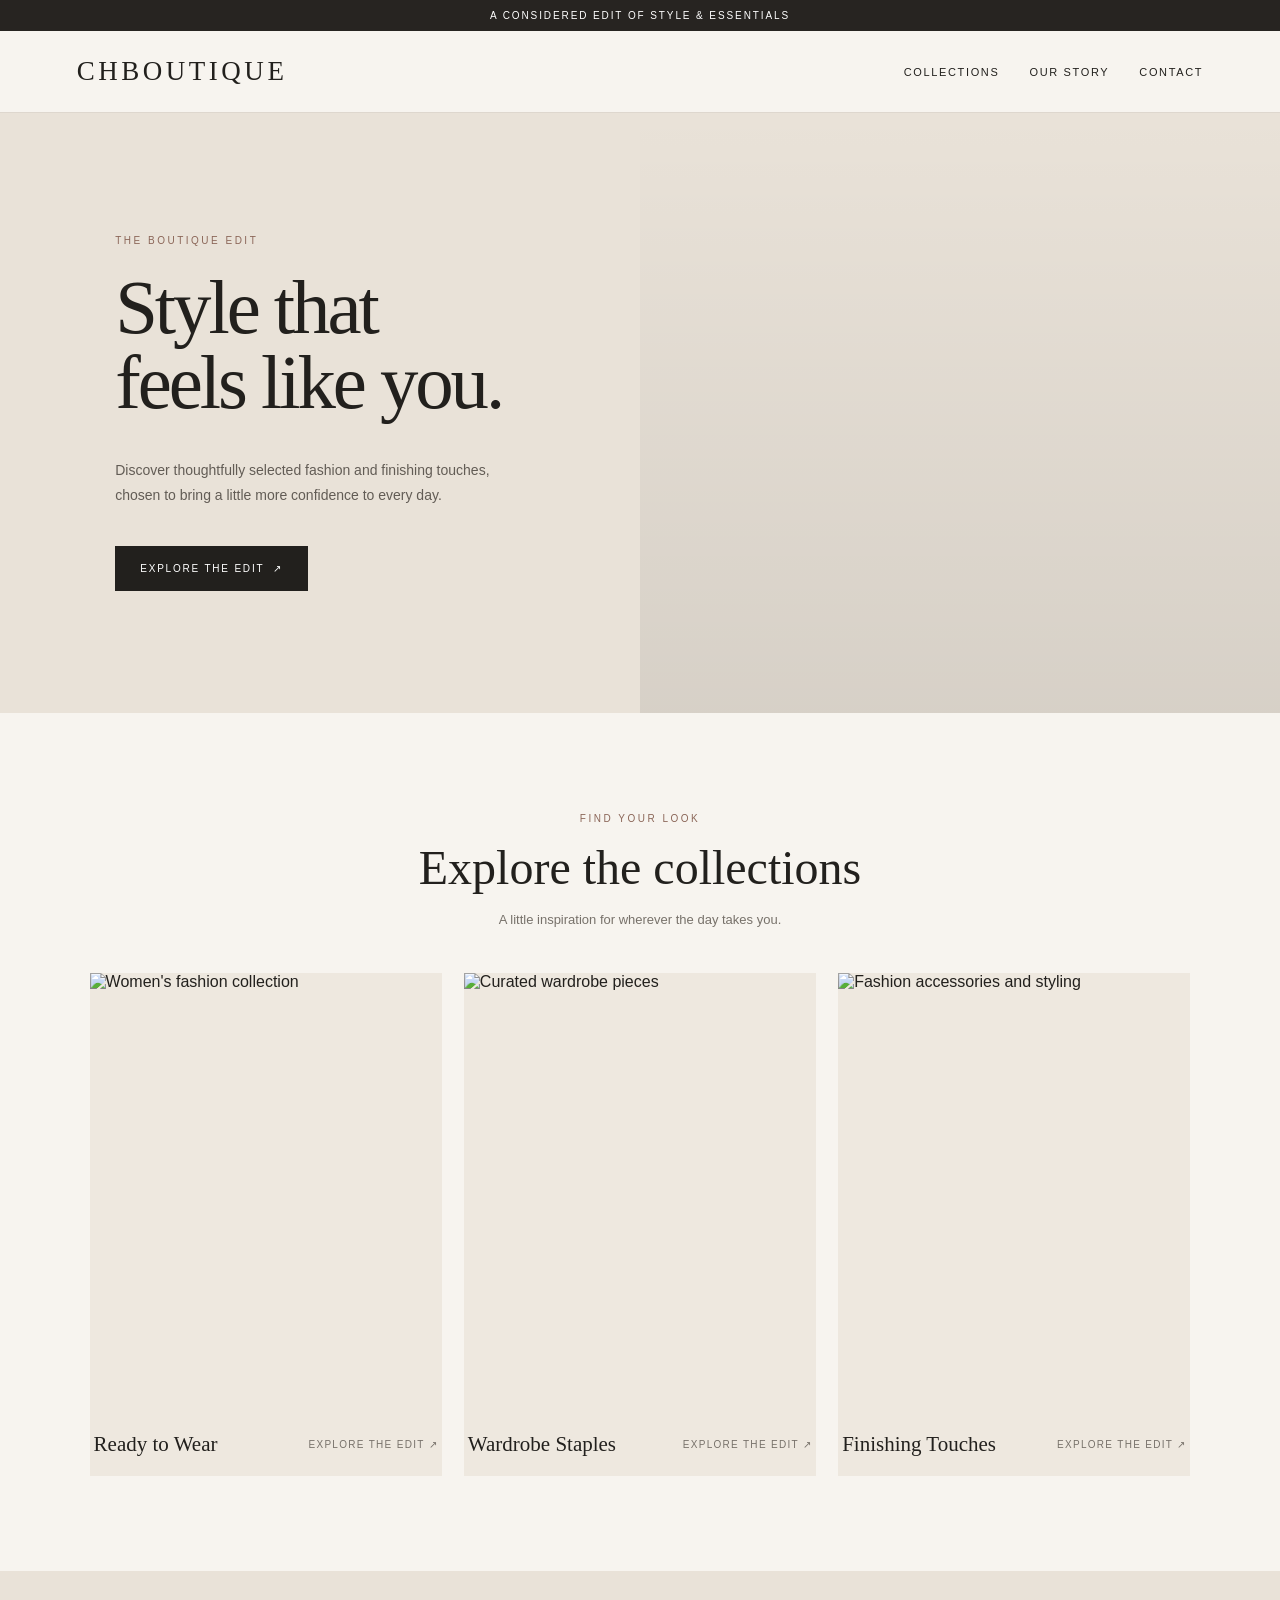
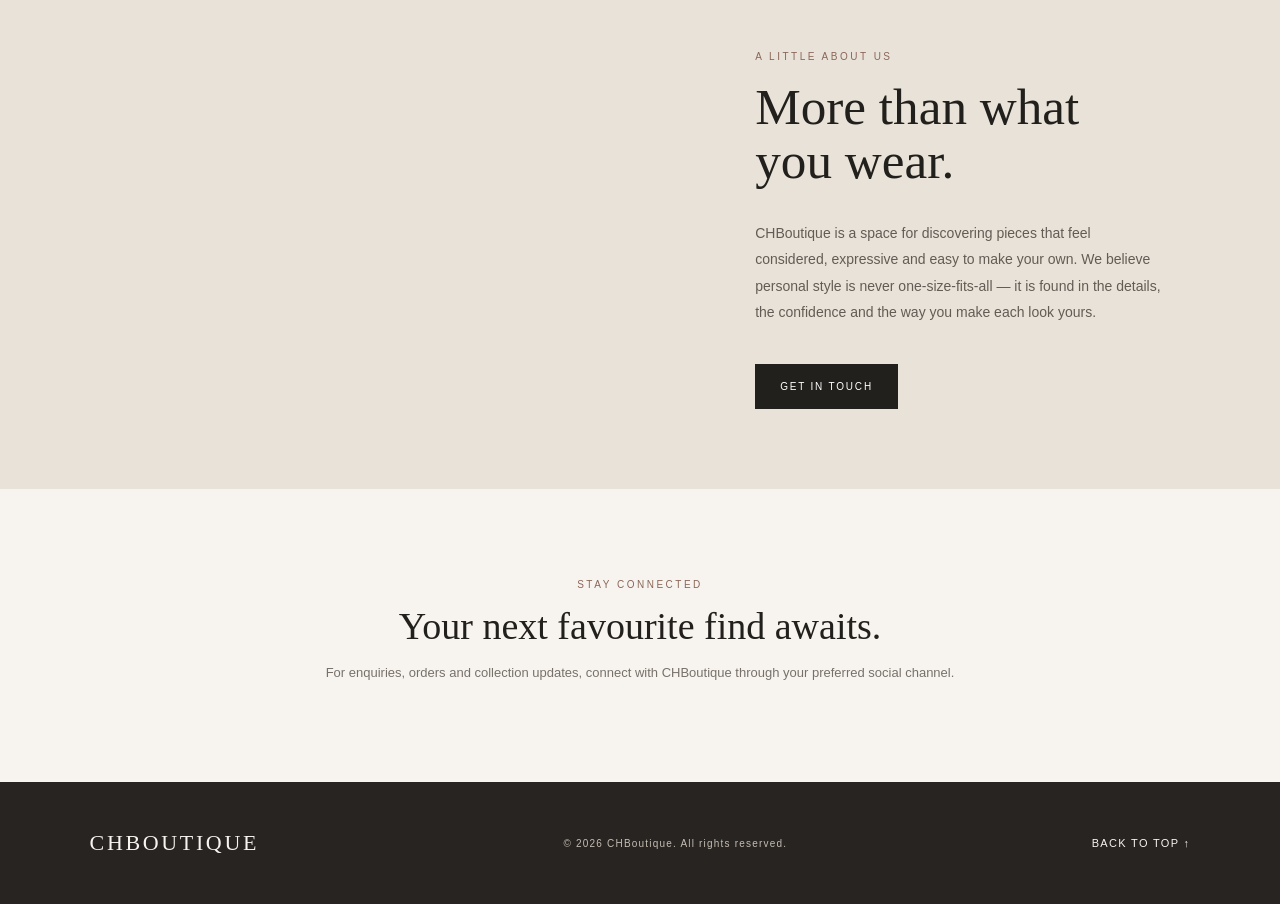
==== index.html @ 92d17886 "Add CHBoutique storefront homepage" ====
<!doctype html>
<html lang="en">
<head>
<meta charset="utf-8"><meta name="viewport" content="width=device-width,initial-scale=1">
<meta name="theme-color" content="#f7f4ef">
<meta name="description" content="CHBoutique — considered style, everyday confidence. Explore the latest boutique edit.">
<title>CHBoutique | The Boutique Edit</title>
<style>
:root{--ink:#22201d;--muted:#77716a;--paper:#f7f4ef;--cream:#eee8df;--accent:#8b6658;--line:#ded7ce}
*{box-sizing:border-box}html{scroll-behavior:smooth}body{margin:0;background:var(--paper);color:var(--ink);font-family:Arial,Helvetica,sans-serif}a{color:inherit;text-decoration:none}.announcement{background:#272421;color:#fff;text-align:center;padding:10px 16px;font-size:10px;letter-spacing:.19em;text-transform:uppercase}.nav{height:82px;display:flex;align-items:center;justify-content:space-between;padding:0 6vw;border-bottom:1px solid var(--line)}.brand{font-family:Georgia,serif;font-size:27px;letter-spacing:.13em}.navlinks{display:flex;gap:30px;font-size:11px;letter-spacing:.15em;text-transform:uppercase}.navlinks a:hover{color:var(--accent)}.menu{display:none;border:0;background:none;font-size:24px}.hero{display:grid;grid-template-columns:1fr 1fr;min-height:600px;background:#e9e2d8}.hero-copy{padding:90px 9vw;display:flex;flex-direction:column;justify-content:center}.eyebrow{font-size:10px;letter-spacing:.25em;text-transform:uppercase;color:var(--accent)}h1{font:normal clamp(48px,6vw,82px)/.98 Georgia,serif;letter-spacing:-.04em;margin:24px 0}.hero p{max-width:390px;color:#625c55;line-height:1.8;font-size:14px}.btn{display:inline-flex;align-items:center;justify-content:center;background:var(--ink);color:white;padding:17px 25px;font-size:10px;letter-spacing:.18em;text-transform:uppercase;margin-top:24px;width:max-content;transition:.2s}.btn:hover{background:var(--accent)}.hero-image{min-height:600px;background:linear-gradient(0deg,rgba(0,0,0,.08),transparent),url('https://images.unsplash.com/photo-1483985988355-763728e1935b?auto=format&fit=crop&w=1400&q=85') center 35%/cover}.section{padding:95px 7vw}.section-head{text-align:center;margin-bottom:42px}.section-head h2{font:normal clamp(34px,4vw,48px) Georgia,serif;margin:14px 0}.section-head p{font-size:13px;color:var(--muted);line-height:1.7}.grid{display:grid;grid-template-columns:repeat(3,1fr);gap:22px}.tile{position:relative;overflow:hidden;background:var(--cream)}.tile img{width:100%;height:440px;object-fit:cover;display:block;transition:transform .6s}.tile:hover img{transform:scale(1.035)}.tile-label{padding:19px 4px;display:flex;justify-content:space-between;align-items:center}.tile-label strong{font:normal 21px Georgia,serif}.tile-label span{font-size:10px;letter-spacing:.13em;text-transform:uppercase;color:var(--muted)}.story{display:grid;grid-template-columns:1fr 1fr;background:#e9e2d8}.story-image{min-height:470px;background:url('https://images.unsplash.com/photo-1529139574466-a303027c1d8b?auto=format&fit=crop&w=1200&q=85') center/cover}.story-copy{padding:80px 9vw;display:flex;flex-direction:column;justify-content:center}.story-copy h2{font:normal clamp(36px,4vw,54px)/1.05 Georgia,serif;margin:18px 0}.story-copy p{font-size:14px;line-height:1.9;color:#625c55;max-width:430px}.note{text-align:center;padding:85px 20px}.note h2{font:normal 38px Georgia,serif;margin:12px 0}.note p{font-size:13px;color:var(--muted);line-height:1.8}.footer{background:#272421;color:#f7f4ef;padding:48px 7vw;display:flex;justify-content:space-between;align-items:center;gap:25px;flex-wrap:wrap}.footer .brand{font-size:22px}.footer small{color:#c6bdb3;font-size:10px;letter-spacing:.12em}.footer a{font-size:11px;letter-spacing:.12em;text-transform:uppercase}
@media(max-width:760px){.nav{height:70px;padding:0 5vw}.navlinks{display:none}.menu{display:block}.hero{grid-template-columns:1fr}.hero-copy{padding:75px 8vw}.hero-image{min-height:430px}.section{padding:70px 6vw}.grid{grid-template-columns:1fr 1fr;gap:14px}.tile img{height:300px}.tile-label{display:block}.tile-label span{display:block;margin-top:8px}.story{grid-template-columns:1fr}.story-image{min-height:350px}.story-copy{padding:65px 8vw}.footer{padding:40px 7vw}}
@media(max-width:440px){.grid{grid-template-columns:1fr}.tile img{height:420px}.hero-image{min-height:360px}}
</style>
</head>
<body>
<div class="announcement">A considered edit of style & essentials</div>
<header class="nav"><a class="brand" href="#">CHBOUTIQUE</a><nav class="navlinks"><a href="#collections">Collections</a><a href="#story">Our story</a><a href="#contact">Contact</a></nav><button class="menu" aria-label="Open menu" onclick="document.querySelector('.navlinks').style.display='flex'">☰</button></header>
<main>
<section class="hero"><div class="hero-copy"><span class="eyebrow">The boutique edit</span><h1>Style that<br>feels like you.</h1><p>Discover thoughtfully selected fashion and finishing touches, chosen to bring a little more confidence to every day.</p><a class="btn" href="#collections">Explore the edit&nbsp; ↗</a></div><div class="hero-image" role="img" aria-label="Fashion editorial"></div></section>
<section class="section" id="collections"><div class="section-head"><span class="eyebrow">Find your look</span><h2>Explore the collections</h2><p>A little inspiration for wherever the day takes you.</p></div><div class="grid">
<a class="tile" href="#contact"><img src="https://images.unsplash.com/photo-1539109136881-3be0616acf4b?auto=format&fit=crop&w=900&q=85" alt="Women's fashion collection"><div class="tile-label"><strong>Ready to Wear</strong><span>Explore the edit ↗</span></div></a>
<a class="tile" href="#contact"><img src="https://images.unsplash.com/photo-1525507119028-ed4c629a60a3?auto=format&fit=crop&w=900&q=85" alt="Curated wardrobe pieces"><div class="tile-label"><strong>Wardrobe Staples</strong><span>Explore the edit ↗</span></div></a>
<a class="tile" href="#contact"><img src="https://images.unsplash.com/photo-1490481651871-ab68de25d43d?auto=format&fit=crop&w=900&q=85" alt="Fashion accessories and styling"><div class="tile-label"><strong>Finishing Touches</strong><span>Explore the edit ↗</span></div></a>
</div></section>
<section class="story" id="story"><div class="story-image" role="img" aria-label="Contemporary fashion editorial"></div><div class="story-copy"><span class="eyebrow">A little about us</span><h2>More than what you wear.</h2><p>CHBoutique is a space for discovering pieces that feel considered, expressive and easy to make your own. We believe personal style is never one-size-fits-all — it is found in the details, the confidence and the way you make each look yours.</p><a class="btn" href="#contact">Get in touch</a></div></section>
<section class="note" id="contact"><span class="eyebrow">Stay connected</span><h2>Your next favourite find awaits.</h2><p>For enquiries, orders and collection updates, connect with CHBoutique through your preferred social channel.</p></section>
</main>
<footer class="footer"><a class="brand" href="#">CHBOUTIQUE</a><small>© <span id="year"></span> CHBoutique. All rights reserved.</small><a href="#collections">Back to top ↑</a></footer>
<script>document.getElementById('year').textContent=new Date().getFullYear();</script>
</body></html>
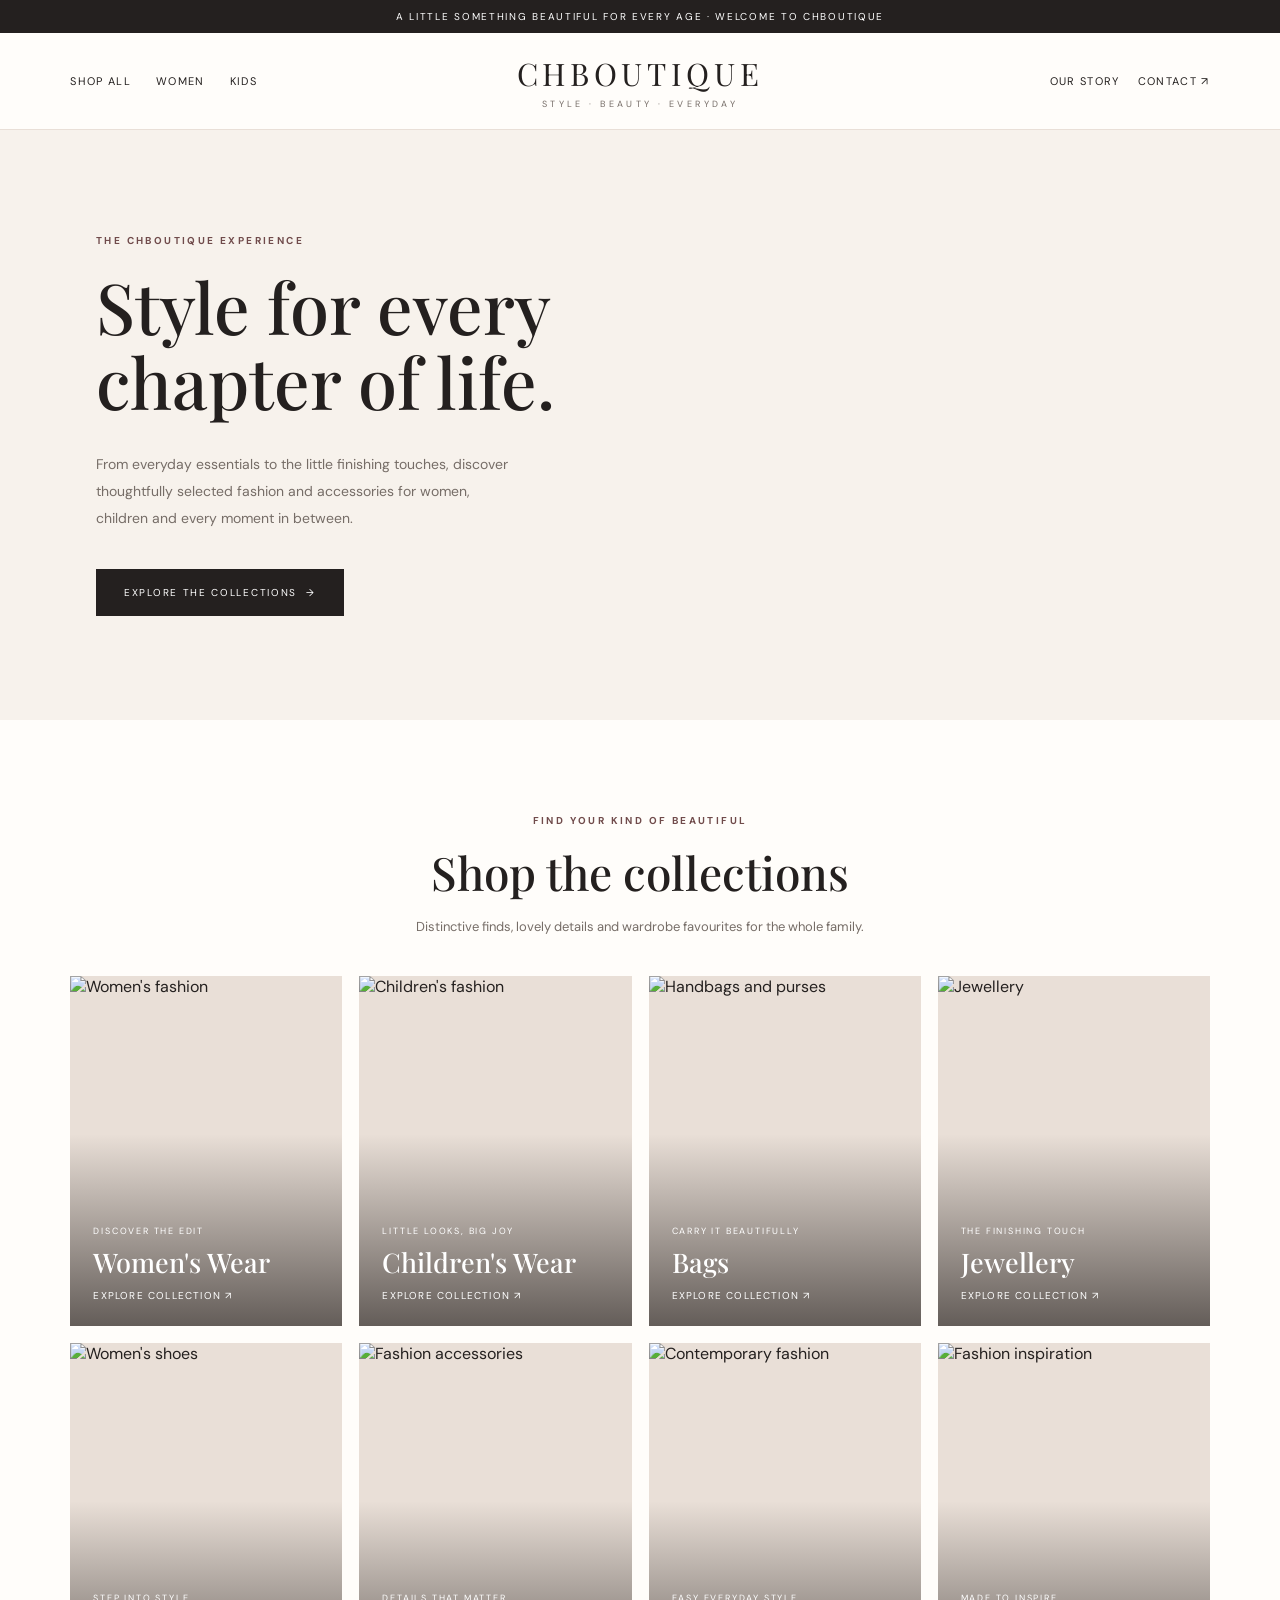
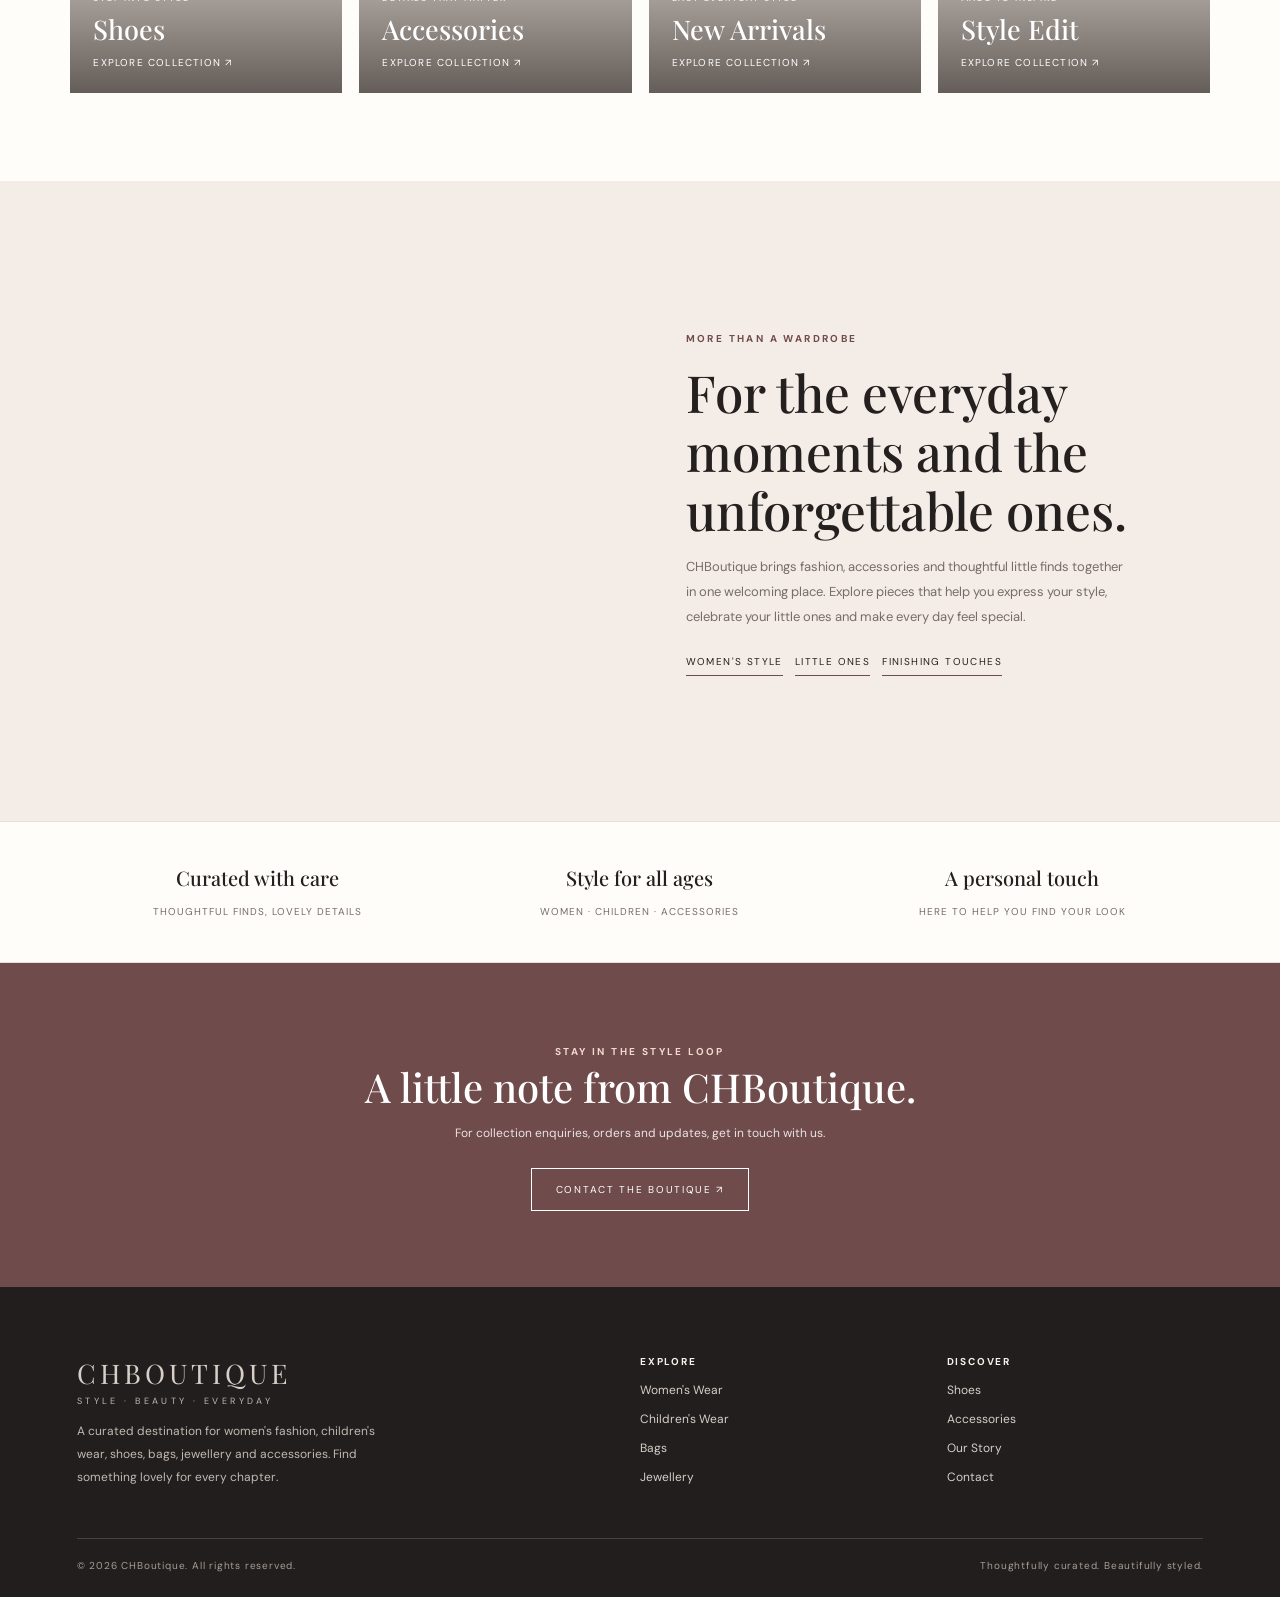
==== commit 2b120d7a: "Redesign CHBoutique as a full fashion and accessories storefront" ====
--- a/index.html
+++ b/index.html
@@ -2,29 +2,44 @@
 <html lang="en">
 <head>
 <meta charset="utf-8"><meta name="viewport" content="width=device-width,initial-scale=1">
-<meta name="theme-color" content="#f7f4ef">
-<meta name="description" content="CHBoutique — considered style, everyday confidence. Explore the latest boutique edit.">
-<title>CHBoutique | The Boutique Edit</title>
+<meta name="theme-color" content="#f7f2ec">
+<meta name="description" content="CHBoutique — a curated destination for women's fashion, children's wear, shoes, bags, jewellery and accessories.">
+<title>CHBoutique — Style, beautifully curated</title>
+<link rel="preconnect" href="https://fonts.googleapis.com"><link rel="preconnect" href="https://fonts.gstatic.com" crossorigin>
+<link href="https://fonts.googleapis.com/css2?family=DM+Sans:wght@400;500;600;700&family=Playfair+Display:wght@500;600;700&display=swap" rel="stylesheet">
 <style>
-:root{--ink:#22201d;--muted:#77716a;--paper:#f7f4ef;--cream:#eee8df;--accent:#8b6658;--line:#ded7ce}
-*{box-sizing:border-box}html{scroll-behavior:smooth}body{margin:0;background:var(--paper);color:var(--ink);font-family:Arial,Helvetica,sans-serif}a{color:inherit;text-decoration:none}.announcement{background:#272421;color:#fff;text-align:center;padding:10px 16px;font-size:10px;letter-spacing:.19em;text-transform:uppercase}.nav{height:82px;display:flex;align-items:center;justify-content:space-between;padding:0 6vw;border-bottom:1px solid var(--line)}.brand{font-family:Georgia,serif;font-size:27px;letter-spacing:.13em}.navlinks{display:flex;gap:30px;font-size:11px;letter-spacing:.15em;text-transform:uppercase}.navlinks a:hover{color:var(--accent)}.menu{display:none;border:0;background:none;font-size:24px}.hero{display:grid;grid-template-columns:1fr 1fr;min-height:600px;background:#e9e2d8}.hero-copy{padding:90px 9vw;display:flex;flex-direction:column;justify-content:center}.eyebrow{font-size:10px;letter-spacing:.25em;text-transform:uppercase;color:var(--accent)}h1{font:normal clamp(48px,6vw,82px)/.98 Georgia,serif;letter-spacing:-.04em;margin:24px 0}.hero p{max-width:390px;color:#625c55;line-height:1.8;font-size:14px}.btn{display:inline-flex;align-items:center;justify-content:center;background:var(--ink);color:white;padding:17px 25px;font-size:10px;letter-spacing:.18em;text-transform:uppercase;margin-top:24px;width:max-content;transition:.2s}.btn:hover{background:var(--accent)}.hero-image{min-height:600px;background:linear-gradient(0deg,rgba(0,0,0,.08),transparent),url('https://images.unsplash.com/photo-1483985988355-763728e1935b?auto=format&fit=crop&w=1400&q=85') center 35%/cover}.section{padding:95px 7vw}.section-head{text-align:center;margin-bottom:42px}.section-head h2{font:normal clamp(34px,4vw,48px) Georgia,serif;margin:14px 0}.section-head p{font-size:13px;color:var(--muted);line-height:1.7}.grid{display:grid;grid-template-columns:repeat(3,1fr);gap:22px}.tile{position:relative;overflow:hidden;background:var(--cream)}.tile img{width:100%;height:440px;object-fit:cover;display:block;transition:transform .6s}.tile:hover img{transform:scale(1.035)}.tile-label{padding:19px 4px;display:flex;justify-content:space-between;align-items:center}.tile-label strong{font:normal 21px Georgia,serif}.tile-label span{font-size:10px;letter-spacing:.13em;text-transform:uppercase;color:var(--muted)}.story{display:grid;grid-template-columns:1fr 1fr;background:#e9e2d8}.story-image{min-height:470px;background:url('https://images.unsplash.com/photo-1529139574466-a303027c1d8b?auto=format&fit=crop&w=1200&q=85') center/cover}.story-copy{padding:80px 9vw;display:flex;flex-direction:column;justify-content:center}.story-copy h2{font:normal clamp(36px,4vw,54px)/1.05 Georgia,serif;margin:18px 0}.story-copy p{font-size:14px;line-height:1.9;color:#625c55;max-width:430px}.note{text-align:center;padding:85px 20px}.note h2{font:normal 38px Georgia,serif;margin:12px 0}.note p{font-size:13px;color:var(--muted);line-height:1.8}.footer{background:#272421;color:#f7f4ef;padding:48px 7vw;display:flex;justify-content:space-between;align-items:center;gap:25px;flex-wrap:wrap}.footer .brand{font-size:22px}.footer small{color:#c6bdb3;font-size:10px;letter-spacing:.12em}.footer a{font-size:11px;letter-spacing:.12em;text-transform:uppercase}
-@media(max-width:760px){.nav{height:70px;padding:0 5vw}.navlinks{display:none}.menu{display:block}.hero{grid-template-columns:1fr}.hero-copy{padding:75px 8vw}.hero-image{min-height:430px}.section{padding:70px 6vw}.grid{grid-template-columns:1fr 1fr;gap:14px}.tile img{height:300px}.tile-label{display:block}.tile-label span{display:block;margin-top:8px}.story{grid-template-columns:1fr}.story-image{min-height:350px}.story-copy{padding:65px 8vw}.footer{padding:40px 7vw}}
-@media(max-width:440px){.grid{grid-template-columns:1fr}.tile img{height:420px}.hero-image{min-height:360px}}
+:root{--ink:#24201f;--muted:#766d67;--cream:#f7f2ec;--paper:#fffdfa;--rose:#d8b7aa;--line:#e9dfd7;--wine:#704b4b;--serif:'Playfair Display',Georgia,serif;--sans:'DM Sans',Arial,sans-serif}
+*{box-sizing:border-box}html{scroll-behavior:smooth}body{margin:0;background:var(--paper);color:var(--ink);font-family:var(--sans)}a{color:inherit;text-decoration:none}button{font:inherit}.announcement{background:var(--ink);color:#fff;text-align:center;padding:10px 14px;font-size:10px;letter-spacing:.17em;text-transform:uppercase}.header{background:rgba(255,253,250,.96);position:sticky;top:0;z-index:20;border-bottom:1px solid var(--line)}.head-inner{max-width:1320px;margin:auto;padding:19px 5.5%;display:grid;grid-template-columns:1fr auto 1fr;align-items:center}.menu{display:flex;gap:25px;font-size:11px;text-transform:uppercase;letter-spacing:.12em}.menu a:hover,.footer a:hover{color:var(--wine)}.logo{font-family:var(--serif);font-size:31px;letter-spacing:.15em;text-align:center}.logo small{display:block;font:9px var(--sans);letter-spacing:.38em;margin-top:4px;color:var(--muted)}.head-right{justify-self:end;display:flex;gap:18px;align-items:center;font-size:11px;letter-spacing:.12em;text-transform:uppercase}.mobile-menu{display:none;border:0;background:none;font-size:22px}.hero{min-height:590px;display:grid;grid-template-columns:1fr 1fr;background:var(--cream)}.hero-copy{display:flex;flex-direction:column;justify-content:center;padding:8% 12% 8% 15%}.eyebrow{font-size:10px;letter-spacing:.24em;text-transform:uppercase;color:var(--wine);font-weight:700}.hero h1{font:clamp(44px,5.5vw,76px)/1.07 var(--serif);font-weight:500;margin:22px 0 18px;max-width:570px}.hero p{color:var(--muted);font-size:14px;line-height:1.9;max-width:420px}.btn{display:inline-flex;align-items:center;justify-content:center;background:var(--ink);color:white;padding:16px 27px;font-size:10px;letter-spacing:.17em;text-transform:uppercase;margin-top:24px;width:max-content;border:1px solid var(--ink);transition:.2s}.btn:hover{background:transparent;color:var(--ink)}.hero-image{min-height:590px;background:url('https://images.unsplash.com/photo-1539109136881-3be0616acf4b?auto=format&fit=crop&w=1400&q=88') center 35%/cover}.section{max-width:1320px;margin:auto;padding:88px 5.5%}.section-head{text-align:center;margin-bottom:38px}.section-head h2{font:clamp(32px,4vw,46px) var(--serif);font-weight:500;margin:12px 0}.section-head p{font-size:13px;color:var(--muted);line-height:1.7}.category-grid{display:grid;grid-template-columns:repeat(4,1fr);gap:17px}.category{position:relative;min-height:350px;overflow:hidden;background:#e9dfd7}.category img{width:100%;height:100%;min-height:350px;object-fit:cover;display:block;transition:transform .6s}.category:hover img{transform:scale(1.045)}.category:after{content:"";position:absolute;inset:45% 0 0;background:linear-gradient(transparent,rgba(22,17,15,.63))}.cat-label{position:absolute;z-index:1;bottom:24px;left:23px;color:white}.cat-label span{display:block;font-size:9px;letter-spacing:.2em;text-transform:uppercase;margin-bottom:7px}.cat-label strong{font:27px var(--serif);font-weight:500}.cat-label i{display:block;font-style:normal;font-size:10px;letter-spacing:.12em;margin-top:9px;text-transform:uppercase}.feature{background:#f4ece6}.feature-inner{max-width:1320px;margin:auto;padding:80px 5.5%;display:grid;grid-template-columns:1fr 1fr;gap:8%;align-items:center}.feature-photo{height:480px;background:url('https://images.unsplash.com/photo-1483985988355-763728e1935b?auto=format&fit=crop&w=1200&q=85') center/cover}.feature-copy h2{font:clamp(36px,4vw,53px)/1.15 var(--serif);font-weight:500;margin:16px 0}.feature-copy p{font-size:13px;color:var(--muted);line-height:1.9;max-width:440px}.mini-links{display:flex;gap:12px;flex-wrap:wrap;margin-top:26px}.mini-links a{border-bottom:1px solid var(--wine);padding:0 0 7px;font-size:10px;letter-spacing:.14em;text-transform:uppercase}.promise{display:grid;grid-template-columns:repeat(3,1fr);gap:20px;text-align:center;padding:42px 6%;border-top:1px solid var(--line);border-bottom:1px solid var(--line)}.promise strong{display:block;font:20px var(--serif);font-weight:500;margin-bottom:8px}.promise span{font-size:10px;letter-spacing:.1em;text-transform:uppercase;color:var(--muted)}.newsletter{background:var(--wine);color:white;text-align:center;padding:76px 20px}.newsletter h2{font:40px var(--serif);font-weight:500;margin:0 0 12px}.newsletter p{font-size:12px;opacity:.85}.newsletter a{display:inline-block;border:1px solid white;padding:14px 24px;margin-top:15px;font-size:10px;letter-spacing:.17em;text-transform:uppercase}.footer{background:#211e1d;color:#f7f2ec;padding:55px 6% 25px}.footer-grid{max-width:1200px;margin:auto;display:grid;grid-template-columns:2fr 1fr 1fr;gap:50px}.footer .logo{text-align:left;font-size:27px}.footer p{font-size:12px;line-height:1.9;color:#c3b8b1;max-width:330px}.footer h4{font-size:10px;letter-spacing:.18em;text-transform:uppercase}.footer a{display:block;font-size:12px;color:#d8cec8;margin:13px 0}.copyright{max-width:1200px;margin:38px auto 0;border-top:1px solid #4b403c;padding-top:20px;color:#a99d96;font-size:10px;letter-spacing:.08em;display:flex;justify-content:space-between;gap:20px}.mobile-drawer{display:none}
+@media(max-width:850px){.head-inner{grid-template-columns:auto 1fr auto;padding:15px 5%}.menu{display:none}.mobile-menu{display:block}.logo{font-size:25px}.head-right .account{display:none}.hero{grid-template-columns:1fr}.hero-copy{padding:70px 9% 55px;order:2}.hero-image{min-height:430px;order:1}.category-grid{grid-template-columns:repeat(2,1fr)}.category,.category img{min-height:290px}.feature-inner{grid-template-columns:1fr;gap:35px}.feature-photo{height:390px}.footer-grid{grid-template-columns:1fr 1fr}.footer-grid>div:first-child{grid-column:1/-1}}
+@media(max-width:480px){.announcement{font-size:9px}.head-right{gap:10px}.logo{font-size:21px}.logo small{font-size:7px}.hero-image{min-height:350px}.hero h1{font-size:48px}.section{padding:65px 5%}.category-grid{gap:10px}.category,.category img{min-height:230px}.cat-label{left:14px;bottom:17px}.cat-label strong{font-size:22px}.promise{grid-template-columns:1fr;gap:25px}.feature-photo{height:300px}.newsletter h2{font-size:33px}.footer-grid{grid-template-columns:1fr 1fr;gap:28px}.copyright{flex-direction:column}}
 </style>
 </head>
 <body>
-<div class="announcement">A considered edit of style & essentials</div>
-<header class="nav"><a class="brand" href="#">CHBOUTIQUE</a><nav class="navlinks"><a href="#collections">Collections</a><a href="#story">Our story</a><a href="#contact">Contact</a></nav><button class="menu" aria-label="Open menu" onclick="document.querySelector('.navlinks').style.display='flex'">☰</button></header>
+<div class="announcement">A little something beautiful for every age · Welcome to CHBoutique</div>
+<header class="header"><div class="head-inner">
+<button class="mobile-menu" aria-label="Open menu" onclick="document.querySelector('.mobile-drawer').classList.toggle('show')">☰</button>
+<nav class="menu"><a href="#departments">Shop all</a><a href="#women">Women</a><a href="#kids">Kids</a></nav>
+<a class="logo" href="#">CHBOUTIQUE<small>STYLE · BEAUTY · EVERYDAY</small></a>
+<div class="head-right"><a class="account" href="#story">Our story</a><a href="#contact">Contact ↗</a></div>
+</div><nav class="mobile-drawer"><a href="#departments">Shop all</a><a href="#women">Women</a><a href="#kids">Kids</a><a href="#accessories">Accessories</a><a href="#contact">Contact</a></nav></header>
+<style>.mobile-drawer{padding:0 7%;background:#fffdfa}.mobile-drawer.show{display:grid;padding-top:12px;padding-bottom:18px;gap:15px}.mobile-drawer a{font-size:11px;letter-spacing:.12em;text-transform:uppercase}</style>
 <main>
-<section class="hero"><div class="hero-copy"><span class="eyebrow">The boutique edit</span><h1>Style that<br>feels like you.</h1><p>Discover thoughtfully selected fashion and finishing touches, chosen to bring a little more confidence to every day.</p><a class="btn" href="#collections">Explore the edit&nbsp; ↗</a></div><div class="hero-image" role="img" aria-label="Fashion editorial"></div></section>
-<section class="section" id="collections"><div class="section-head"><span class="eyebrow">Find your look</span><h2>Explore the collections</h2><p>A little inspiration for wherever the day takes you.</p></div><div class="grid">
-<a class="tile" href="#contact"><img src="https://images.unsplash.com/photo-1539109136881-3be0616acf4b?auto=format&fit=crop&w=900&q=85" alt="Women's fashion collection"><div class="tile-label"><strong>Ready to Wear</strong><span>Explore the edit ↗</span></div></a>
-<a class="tile" href="#contact"><img src="https://images.unsplash.com/photo-1525507119028-ed4c629a60a3?auto=format&fit=crop&w=900&q=85" alt="Curated wardrobe pieces"><div class="tile-label"><strong>Wardrobe Staples</strong><span>Explore the edit ↗</span></div></a>
-<a class="tile" href="#contact"><img src="https://images.unsplash.com/photo-1490481651871-ab68de25d43d?auto=format&fit=crop&w=900&q=85" alt="Fashion accessories and styling"><div class="tile-label"><strong>Finishing Touches</strong><span>Explore the edit ↗</span></div></a>
+<section class="hero"><div class="hero-copy"><span class="eyebrow">The CHBoutique experience</span><h1>Style for every chapter of life.</h1><p>From everyday essentials to the little finishing touches, discover thoughtfully selected fashion and accessories for women, children and every moment in between.</p><a class="btn" href="#departments">Explore the collections&nbsp; →</a></div><div class="hero-image" role="img" aria-label="Fashion editorial portrait"></div></section>
+<section class="section" id="departments"><div class="section-head"><span class="eyebrow">Find your kind of beautiful</span><h2>Shop the collections</h2><p>Distinctive finds, lovely details and wardrobe favourites for the whole family.</p></div>
+<div class="category-grid">
+<a class="category" id="women" href="#contact"><img loading="lazy" src="https://images.unsplash.com/photo-1483985988355-763728e1935b?auto=format&fit=crop&w=850&q=85" alt="Women's fashion"><div class="cat-label"><span>Discover the edit</span><strong>Women's Wear</strong><i>Explore collection ↗</i></div></a>
+<a class="category" id="kids" href="#contact"><img loading="lazy" src="https://images.unsplash.com/photo-1519238263530-99bdd11df2ea?auto=format&fit=crop&w=850&q=85" alt="Children's fashion"><div class="cat-label"><span>Little looks, big joy</span><strong>Children's Wear</strong><i>Explore collection ↗</i></div></a>
+<a class="category" id="bags" href="#contact"><img loading="lazy" src="https://images.unsplash.com/photo-1584917865442-de89df76afd3?auto=format&fit=crop&w=850&q=85" alt="Handbags and purses"><div class="cat-label"><span>Carry it beautifully</span><strong>Bags</strong><i>Explore collection ↗</i></div></a>
+<a class="category" id="jewelry" href="#contact"><img loading="lazy" src="https://images.unsplash.com/photo-1611652022419-a9419f74343d?auto=format&fit=crop&w=850&q=85" alt="Jewellery"><div class="cat-label"><span>The finishing touch</span><strong>Jewellery</strong><i>Explore collection ↗</i></div></a>
+<a class="category" id="shoes" href="#contact"><img loading="lazy" src="https://images.unsplash.com/photo-1543163521-1bf539c55dd2?auto=format&fit=crop&w=850&q=85" alt="Women's shoes"><div class="cat-label"><span>Step into style</span><strong>Shoes</strong><i>Explore collection ↗</i></div></a>
+<a class="category" id="accessories" href="#contact"><img loading="lazy" src="https://images.unsplash.com/photo-1523293182086-7651a899d37f?auto=format&fit=crop&w=850&q=85" alt="Fashion accessories"><div class="cat-label"><span>Details that matter</span><strong>Accessories</strong><i>Explore collection ↗</i></div></a>
+<a class="category" href="#contact"><img loading="lazy" src="https://images.unsplash.com/photo-1529139574466-a303027c1d8b?auto=format&fit=crop&w=850&q=85" alt="Contemporary fashion"><div class="cat-label"><span>Easy everyday style</span><strong>New Arrivals</strong><i>Explore collection ↗</i></div></a>
+<a class="category" href="#contact"><img loading="lazy" src="https://images.unsplash.com/photo-1515886657613-9f3515b0c78f?auto=format&fit=crop&w=850&q=85" alt="Fashion inspiration"><div class="cat-label"><span>Made to inspire</span><strong>Style Edit</strong><i>Explore collection ↗</i></div></a>
 </div></section>
-<section class="story" id="story"><div class="story-image" role="img" aria-label="Contemporary fashion editorial"></div><div class="story-copy"><span class="eyebrow">A little about us</span><h2>More than what you wear.</h2><p>CHBoutique is a space for discovering pieces that feel considered, expressive and easy to make your own. We believe personal style is never one-size-fits-all — it is found in the details, the confidence and the way you make each look yours.</p><a class="btn" href="#contact">Get in touch</a></div></section>
-<section class="note" id="contact"><span class="eyebrow">Stay connected</span><h2>Your next favourite find awaits.</h2><p>For enquiries, orders and collection updates, connect with CHBoutique through your preferred social channel.</p></section>
+<section class="feature" id="story"><div class="feature-inner"><div class="feature-photo" role="img" aria-label="Fashion collection editorial"></div><div class="feature-copy"><span class="eyebrow">More than a wardrobe</span><h2>For the everyday moments and the unforgettable ones.</h2><p>CHBoutique brings fashion, accessories and thoughtful little finds together in one welcoming place. Explore pieces that help you express your style, celebrate your little ones and make every day feel special.</p><div class="mini-links"><a href="#women">Women's style</a><a href="#kids">Little ones</a><a href="#accessories">Finishing touches</a></div></div></div></section>
+<div class="promise"><div><strong>Curated with care</strong><span>Thoughtful finds, lovely details</span></div><div><strong>Style for all ages</strong><span>Women · Children · Accessories</span></div><div><strong>A personal touch</strong><span>Here to help you find your look</span></div></div>
+<section class="newsletter" id="contact"><span class="eyebrow" style="color:#f2d9cf">Stay in the style loop</span><h2>A little note from CHBoutique.</h2><p>For collection enquiries, orders and updates, get in touch with us.</p><a href="mailto:hello@chboutique.com?subject=CHBoutique%20Enquiry">Contact the boutique ↗</a></section>
 </main>
-<footer class="footer"><a class="brand" href="#">CHBOUTIQUE</a><small>© <span id="year"></span> CHBoutique. All rights reserved.</small><a href="#collections">Back to top ↑</a></footer>
-<script>document.getElementById('year').textContent=new Date().getFullYear();</script>
+<footer class="footer"><div class="footer-grid"><div><a class="logo" href="#">CHBOUTIQUE<small style="color:#c3b8b1">STYLE · BEAUTY · EVERYDAY</small></a><p>A curated destination for women's fashion, children's wear, shoes, bags, jewellery and accessories. Find something lovely for every chapter.</p></div><div><h4>Explore</h4><a href="#women">Women's Wear</a><a href="#kids">Children's Wear</a><a href="#bags">Bags</a><a href="#jewelry">Jewellery</a></div><div><h4>Discover</h4><a href="#shoes">Shoes</a><a href="#accessories">Accessories</a><a href="#story">Our Story</a><a href="#contact">Contact</a></div></div><div class="copyright"><span>© <span id="year"></span> CHBoutique. All rights reserved.</span><span>Thoughtfully curated. Beautifully styled.</span></div></footer>
+<script>document.getElementById('year').textContent=new Date().getFullYear();document.querySelectorAll('.mobile-drawer a').forEach(a=>a.addEventListener('click',()=>document.querySelector('.mobile-drawer').classList.remove('show')));</script>
 </body></html>
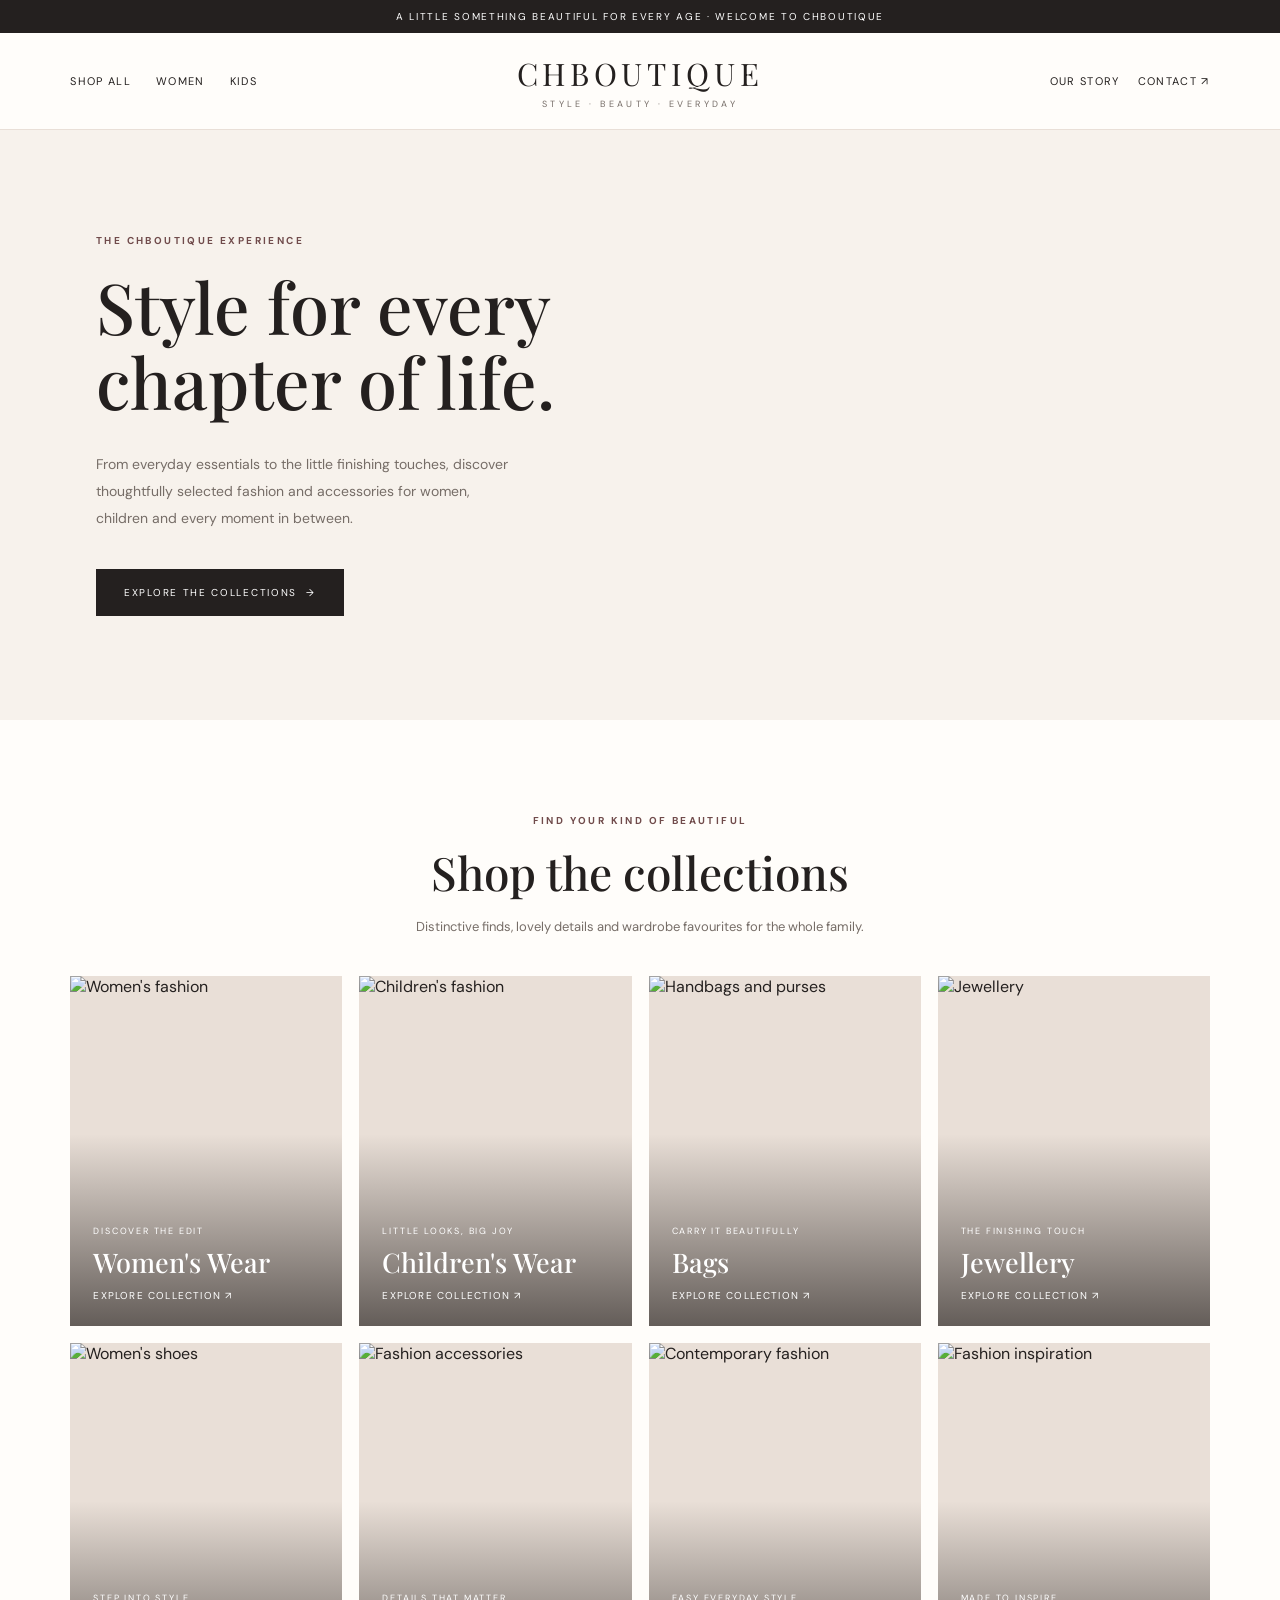
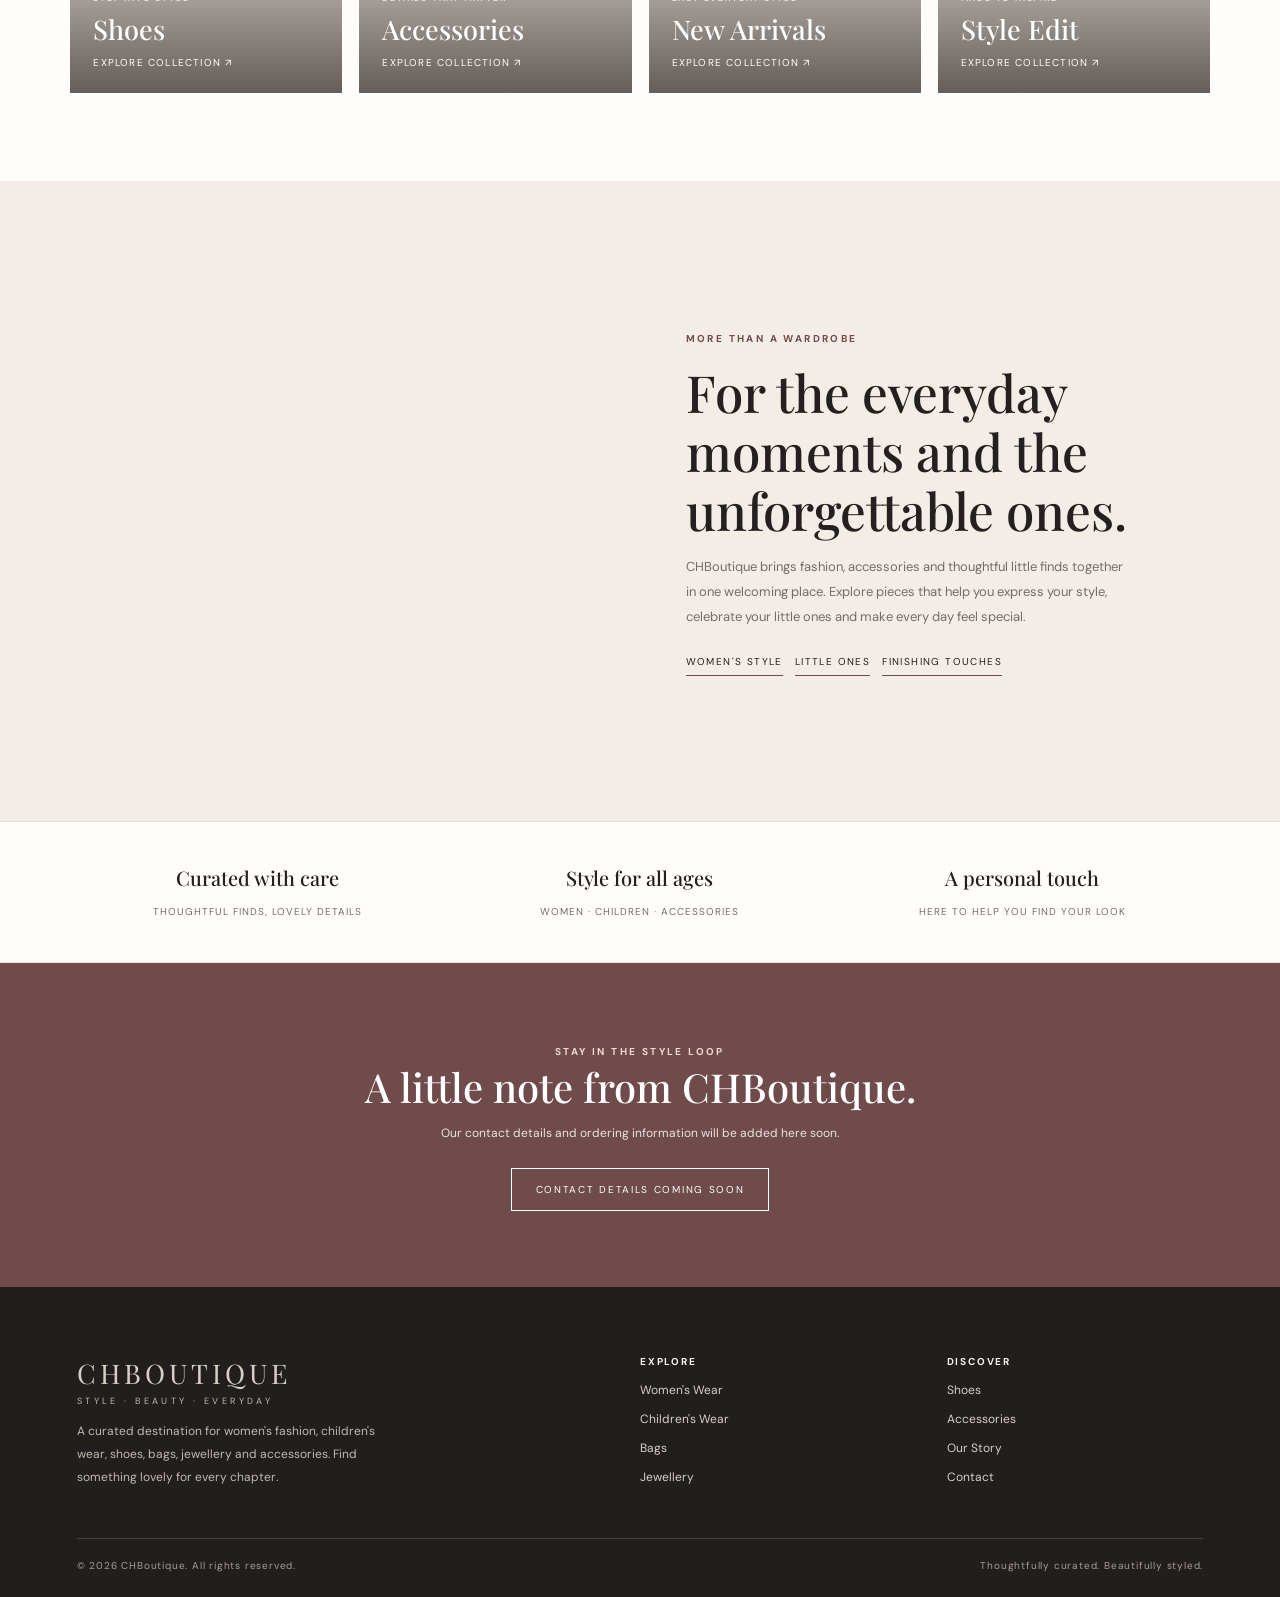
==== commit a60be739: "Remove placeholder contact address from boutique homepage" ====
--- a/index.html
+++ b/index.html
@@ -38,7 +38,7 @@
 </div></section>
 <section class="feature" id="story"><div class="feature-inner"><div class="feature-photo" role="img" aria-label="Fashion collection editorial"></div><div class="feature-copy"><span class="eyebrow">More than a wardrobe</span><h2>For the everyday moments and the unforgettable ones.</h2><p>CHBoutique brings fashion, accessories and thoughtful little finds together in one welcoming place. Explore pieces that help you express your style, celebrate your little ones and make every day feel special.</p><div class="mini-links"><a href="#women">Women's style</a><a href="#kids">Little ones</a><a href="#accessories">Finishing touches</a></div></div></div></section>
 <div class="promise"><div><strong>Curated with care</strong><span>Thoughtful finds, lovely details</span></div><div><strong>Style for all ages</strong><span>Women · Children · Accessories</span></div><div><strong>A personal touch</strong><span>Here to help you find your look</span></div></div>
-<section class="newsletter" id="contact"><span class="eyebrow" style="color:#f2d9cf">Stay in the style loop</span><h2>A little note from CHBoutique.</h2><p>For collection enquiries, orders and updates, get in touch with us.</p><a href="mailto:hello@chboutique.com?subject=CHBoutique%20Enquiry">Contact the boutique ↗</a></section>
+<section class="newsletter" id="contact"><span class="eyebrow" style="color:#f2d9cf">Stay in the style loop</span><h2>A little note from CHBoutique.</h2><p>Our contact details and ordering information will be added here soon.</p><span style="display:inline-block;border:1px solid white;padding:14px 24px;margin-top:15px;font-size:10px;letter-spacing:.17em;text-transform:uppercase">Contact details coming soon</span></section>
 </main>
 <footer class="footer"><div class="footer-grid"><div><a class="logo" href="#">CHBOUTIQUE<small style="color:#c3b8b1">STYLE · BEAUTY · EVERYDAY</small></a><p>A curated destination for women's fashion, children's wear, shoes, bags, jewellery and accessories. Find something lovely for every chapter.</p></div><div><h4>Explore</h4><a href="#women">Women's Wear</a><a href="#kids">Children's Wear</a><a href="#bags">Bags</a><a href="#jewelry">Jewellery</a></div><div><h4>Discover</h4><a href="#shoes">Shoes</a><a href="#accessories">Accessories</a><a href="#story">Our Story</a><a href="#contact">Contact</a></div></div><div class="copyright"><span>© <span id="year"></span> CHBoutique. All rights reserved.</span><span>Thoughtfully curated. Beautifully styled.</span></div></footer>
 <script>document.getElementById('year').textContent=new Date().getFullYear();document.querySelectorAll('.mobile-drawer a').forEach(a=>a.addEventListener('click',()=>document.querySelector('.mobile-drawer').classList.remove('show')));</script>
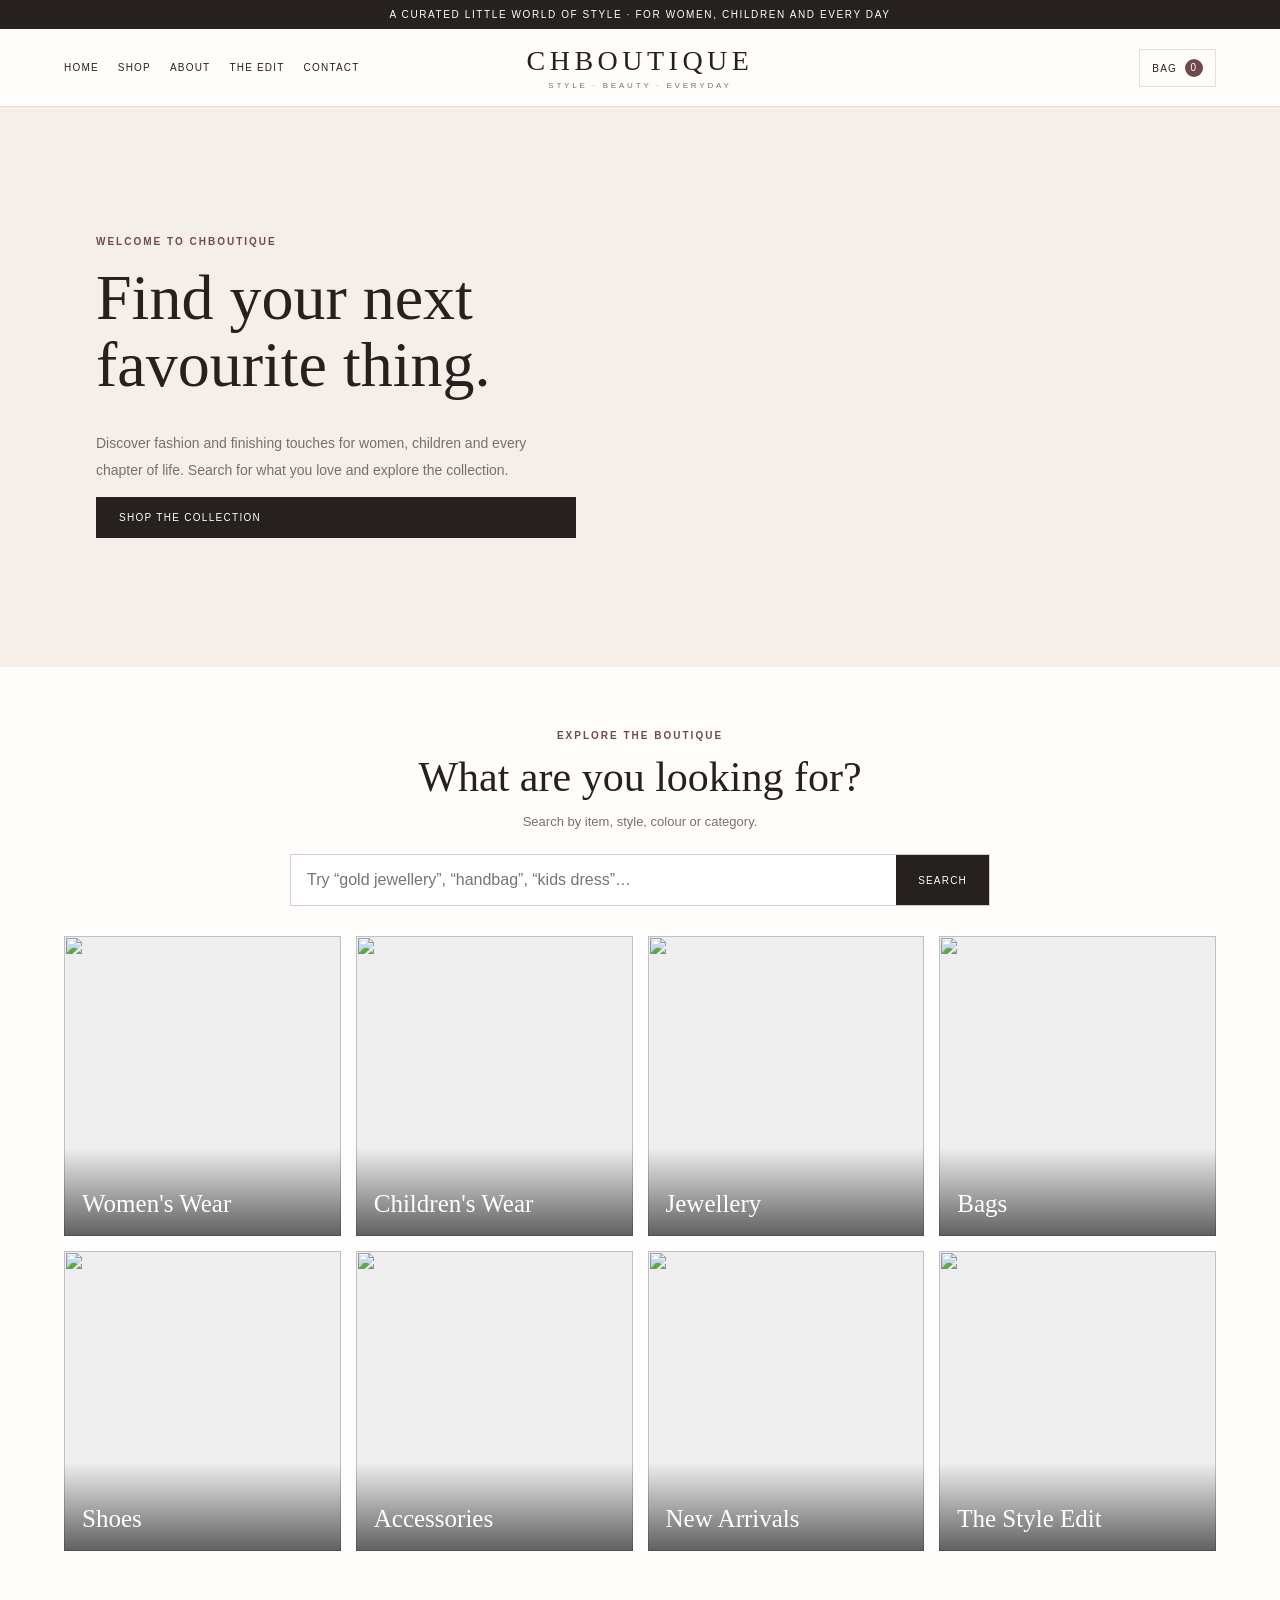
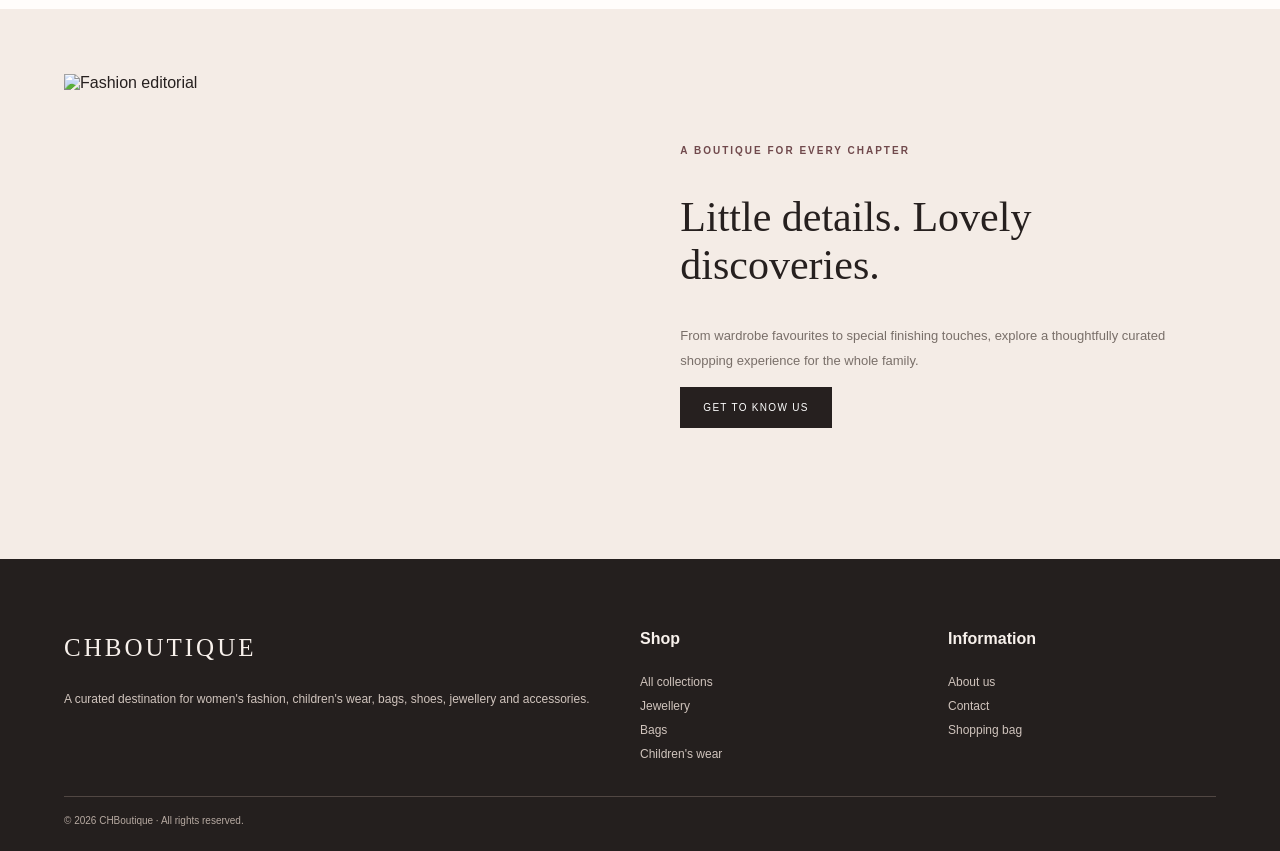
==== commit 80f4fa92: "Build searchable multi-page CHBoutique online storefront" ====
--- a/index.html
+++ b/index.html
@@ -1,45 +1 @@
-<!doctype html>
-<html lang="en">
-<head>
-<meta charset="utf-8"><meta name="viewport" content="width=device-width,initial-scale=1">
-<meta name="theme-color" content="#f7f2ec">
-<meta name="description" content="CHBoutique — a curated destination for women's fashion, children's wear, shoes, bags, jewellery and accessories.">
-<title>CHBoutique — Style, beautifully curated</title>
-<link rel="preconnect" href="https://fonts.googleapis.com"><link rel="preconnect" href="https://fonts.gstatic.com" crossorigin>
-<link href="https://fonts.googleapis.com/css2?family=DM+Sans:wght@400;500;600;700&family=Playfair+Display:wght@500;600;700&display=swap" rel="stylesheet">
-<style>
-:root{--ink:#24201f;--muted:#766d67;--cream:#f7f2ec;--paper:#fffdfa;--rose:#d8b7aa;--line:#e9dfd7;--wine:#704b4b;--serif:'Playfair Display',Georgia,serif;--sans:'DM Sans',Arial,sans-serif}
-*{box-sizing:border-box}html{scroll-behavior:smooth}body{margin:0;background:var(--paper);color:var(--ink);font-family:var(--sans)}a{color:inherit;text-decoration:none}button{font:inherit}.announcement{background:var(--ink);color:#fff;text-align:center;padding:10px 14px;font-size:10px;letter-spacing:.17em;text-transform:uppercase}.header{background:rgba(255,253,250,.96);position:sticky;top:0;z-index:20;border-bottom:1px solid var(--line)}.head-inner{max-width:1320px;margin:auto;padding:19px 5.5%;display:grid;grid-template-columns:1fr auto 1fr;align-items:center}.menu{display:flex;gap:25px;font-size:11px;text-transform:uppercase;letter-spacing:.12em}.menu a:hover,.footer a:hover{color:var(--wine)}.logo{font-family:var(--serif);font-size:31px;letter-spacing:.15em;text-align:center}.logo small{display:block;font:9px var(--sans);letter-spacing:.38em;margin-top:4px;color:var(--muted)}.head-right{justify-self:end;display:flex;gap:18px;align-items:center;font-size:11px;letter-spacing:.12em;text-transform:uppercase}.mobile-menu{display:none;border:0;background:none;font-size:22px}.hero{min-height:590px;display:grid;grid-template-columns:1fr 1fr;background:var(--cream)}.hero-copy{display:flex;flex-direction:column;justify-content:center;padding:8% 12% 8% 15%}.eyebrow{font-size:10px;letter-spacing:.24em;text-transform:uppercase;color:var(--wine);font-weight:700}.hero h1{font:clamp(44px,5.5vw,76px)/1.07 var(--serif);font-weight:500;margin:22px 0 18px;max-width:570px}.hero p{color:var(--muted);font-size:14px;line-height:1.9;max-width:420px}.btn{display:inline-flex;align-items:center;justify-content:center;background:var(--ink);color:white;padding:16px 27px;font-size:10px;letter-spacing:.17em;text-transform:uppercase;margin-top:24px;width:max-content;border:1px solid var(--ink);transition:.2s}.btn:hover{background:transparent;color:var(--ink)}.hero-image{min-height:590px;background:url('https://images.unsplash.com/photo-1539109136881-3be0616acf4b?auto=format&fit=crop&w=1400&q=88') center 35%/cover}.section{max-width:1320px;margin:auto;padding:88px 5.5%}.section-head{text-align:center;margin-bottom:38px}.section-head h2{font:clamp(32px,4vw,46px) var(--serif);font-weight:500;margin:12px 0}.section-head p{font-size:13px;color:var(--muted);line-height:1.7}.category-grid{display:grid;grid-template-columns:repeat(4,1fr);gap:17px}.category{position:relative;min-height:350px;overflow:hidden;background:#e9dfd7}.category img{width:100%;height:100%;min-height:350px;object-fit:cover;display:block;transition:transform .6s}.category:hover img{transform:scale(1.045)}.category:after{content:"";position:absolute;inset:45% 0 0;background:linear-gradient(transparent,rgba(22,17,15,.63))}.cat-label{position:absolute;z-index:1;bottom:24px;left:23px;color:white}.cat-label span{display:block;font-size:9px;letter-spacing:.2em;text-transform:uppercase;margin-bottom:7px}.cat-label strong{font:27px var(--serif);font-weight:500}.cat-label i{display:block;font-style:normal;font-size:10px;letter-spacing:.12em;margin-top:9px;text-transform:uppercase}.feature{background:#f4ece6}.feature-inner{max-width:1320px;margin:auto;padding:80px 5.5%;display:grid;grid-template-columns:1fr 1fr;gap:8%;align-items:center}.feature-photo{height:480px;background:url('https://images.unsplash.com/photo-1483985988355-763728e1935b?auto=format&fit=crop&w=1200&q=85') center/cover}.feature-copy h2{font:clamp(36px,4vw,53px)/1.15 var(--serif);font-weight:500;margin:16px 0}.feature-copy p{font-size:13px;color:var(--muted);line-height:1.9;max-width:440px}.mini-links{display:flex;gap:12px;flex-wrap:wrap;margin-top:26px}.mini-links a{border-bottom:1px solid var(--wine);padding:0 0 7px;font-size:10px;letter-spacing:.14em;text-transform:uppercase}.promise{display:grid;grid-template-columns:repeat(3,1fr);gap:20px;text-align:center;padding:42px 6%;border-top:1px solid var(--line);border-bottom:1px solid var(--line)}.promise strong{display:block;font:20px var(--serif);font-weight:500;margin-bottom:8px}.promise span{font-size:10px;letter-spacing:.1em;text-transform:uppercase;color:var(--muted)}.newsletter{background:var(--wine);color:white;text-align:center;padding:76px 20px}.newsletter h2{font:40px var(--serif);font-weight:500;margin:0 0 12px}.newsletter p{font-size:12px;opacity:.85}.newsletter a{display:inline-block;border:1px solid white;padding:14px 24px;margin-top:15px;font-size:10px;letter-spacing:.17em;text-transform:uppercase}.footer{background:#211e1d;color:#f7f2ec;padding:55px 6% 25px}.footer-grid{max-width:1200px;margin:auto;display:grid;grid-template-columns:2fr 1fr 1fr;gap:50px}.footer .logo{text-align:left;font-size:27px}.footer p{font-size:12px;line-height:1.9;color:#c3b8b1;max-width:330px}.footer h4{font-size:10px;letter-spacing:.18em;text-transform:uppercase}.footer a{display:block;font-size:12px;color:#d8cec8;margin:13px 0}.copyright{max-width:1200px;margin:38px auto 0;border-top:1px solid #4b403c;padding-top:20px;color:#a99d96;font-size:10px;letter-spacing:.08em;display:flex;justify-content:space-between;gap:20px}.mobile-drawer{display:none}
-@media(max-width:850px){.head-inner{grid-template-columns:auto 1fr auto;padding:15px 5%}.menu{display:none}.mobile-menu{display:block}.logo{font-size:25px}.head-right .account{display:none}.hero{grid-template-columns:1fr}.hero-copy{padding:70px 9% 55px;order:2}.hero-image{min-height:430px;order:1}.category-grid{grid-template-columns:repeat(2,1fr)}.category,.category img{min-height:290px}.feature-inner{grid-template-columns:1fr;gap:35px}.feature-photo{height:390px}.footer-grid{grid-template-columns:1fr 1fr}.footer-grid>div:first-child{grid-column:1/-1}}
-@media(max-width:480px){.announcement{font-size:9px}.head-right{gap:10px}.logo{font-size:21px}.logo small{font-size:7px}.hero-image{min-height:350px}.hero h1{font-size:48px}.section{padding:65px 5%}.category-grid{gap:10px}.category,.category img{min-height:230px}.cat-label{left:14px;bottom:17px}.cat-label strong{font-size:22px}.promise{grid-template-columns:1fr;gap:25px}.feature-photo{height:300px}.newsletter h2{font-size:33px}.footer-grid{grid-template-columns:1fr 1fr;gap:28px}.copyright{flex-direction:column}}
-</style>
-</head>
-<body>
-<div class="announcement">A little something beautiful for every age · Welcome to CHBoutique</div>
-<header class="header"><div class="head-inner">
-<button class="mobile-menu" aria-label="Open menu" onclick="document.querySelector('.mobile-drawer').classList.toggle('show')">☰</button>
-<nav class="menu"><a href="#departments">Shop all</a><a href="#women">Women</a><a href="#kids">Kids</a></nav>
-<a class="logo" href="#">CHBOUTIQUE<small>STYLE · BEAUTY · EVERYDAY</small></a>
-<div class="head-right"><a class="account" href="#story">Our story</a><a href="#contact">Contact ↗</a></div>
-</div><nav class="mobile-drawer"><a href="#departments">Shop all</a><a href="#women">Women</a><a href="#kids">Kids</a><a href="#accessories">Accessories</a><a href="#contact">Contact</a></nav></header>
-<style>.mobile-drawer{padding:0 7%;background:#fffdfa}.mobile-drawer.show{display:grid;padding-top:12px;padding-bottom:18px;gap:15px}.mobile-drawer a{font-size:11px;letter-spacing:.12em;text-transform:uppercase}</style>
-<main>
-<section class="hero"><div class="hero-copy"><span class="eyebrow">The CHBoutique experience</span><h1>Style for every chapter of life.</h1><p>From everyday essentials to the little finishing touches, discover thoughtfully selected fashion and accessories for women, children and every moment in between.</p><a class="btn" href="#departments">Explore the collections&nbsp; →</a></div><div class="hero-image" role="img" aria-label="Fashion editorial portrait"></div></section>
-<section class="section" id="departments"><div class="section-head"><span class="eyebrow">Find your kind of beautiful</span><h2>Shop the collections</h2><p>Distinctive finds, lovely details and wardrobe favourites for the whole family.</p></div>
-<div class="category-grid">
-<a class="category" id="women" href="#contact"><img loading="lazy" src="https://images.unsplash.com/photo-1483985988355-763728e1935b?auto=format&fit=crop&w=850&q=85" alt="Women's fashion"><div class="cat-label"><span>Discover the edit</span><strong>Women's Wear</strong><i>Explore collection ↗</i></div></a>
-<a class="category" id="kids" href="#contact"><img loading="lazy" src="https://images.unsplash.com/photo-1519238263530-99bdd11df2ea?auto=format&fit=crop&w=850&q=85" alt="Children's fashion"><div class="cat-label"><span>Little looks, big joy</span><strong>Children's Wear</strong><i>Explore collection ↗</i></div></a>
-<a class="category" id="bags" href="#contact"><img loading="lazy" src="https://images.unsplash.com/photo-1584917865442-de89df76afd3?auto=format&fit=crop&w=850&q=85" alt="Handbags and purses"><div class="cat-label"><span>Carry it beautifully</span><strong>Bags</strong><i>Explore collection ↗</i></div></a>
-<a class="category" id="jewelry" href="#contact"><img loading="lazy" src="https://images.unsplash.com/photo-1611652022419-a9419f74343d?auto=format&fit=crop&w=850&q=85" alt="Jewellery"><div class="cat-label"><span>The finishing touch</span><strong>Jewellery</strong><i>Explore collection ↗</i></div></a>
-<a class="category" id="shoes" href="#contact"><img loading="lazy" src="https://images.unsplash.com/photo-1543163521-1bf539c55dd2?auto=format&fit=crop&w=850&q=85" alt="Women's shoes"><div class="cat-label"><span>Step into style</span><strong>Shoes</strong><i>Explore collection ↗</i></div></a>
-<a class="category" id="accessories" href="#contact"><img loading="lazy" src="https://images.unsplash.com/photo-1523293182086-7651a899d37f?auto=format&fit=crop&w=850&q=85" alt="Fashion accessories"><div class="cat-label"><span>Details that matter</span><strong>Accessories</strong><i>Explore collection ↗</i></div></a>
-<a class="category" href="#contact"><img loading="lazy" src="https://images.unsplash.com/photo-1529139574466-a303027c1d8b?auto=format&fit=crop&w=850&q=85" alt="Contemporary fashion"><div class="cat-label"><span>Easy everyday style</span><strong>New Arrivals</strong><i>Explore collection ↗</i></div></a>
-<a class="category" href="#contact"><img loading="lazy" src="https://images.unsplash.com/photo-1515886657613-9f3515b0c78f?auto=format&fit=crop&w=850&q=85" alt="Fashion inspiration"><div class="cat-label"><span>Made to inspire</span><strong>Style Edit</strong><i>Explore collection ↗</i></div></a>
-</div></section>
-<section class="feature" id="story"><div class="feature-inner"><div class="feature-photo" role="img" aria-label="Fashion collection editorial"></div><div class="feature-copy"><span class="eyebrow">More than a wardrobe</span><h2>For the everyday moments and the unforgettable ones.</h2><p>CHBoutique brings fashion, accessories and thoughtful little finds together in one welcoming place. Explore pieces that help you express your style, celebrate your little ones and make every day feel special.</p><div class="mini-links"><a href="#women">Women's style</a><a href="#kids">Little ones</a><a href="#accessories">Finishing touches</a></div></div></div></section>
-<div class="promise"><div><strong>Curated with care</strong><span>Thoughtful finds, lovely details</span></div><div><strong>Style for all ages</strong><span>Women · Children · Accessories</span></div><div><strong>A personal touch</strong><span>Here to help you find your look</span></div></div>
-<section class="newsletter" id="contact"><span class="eyebrow" style="color:#f2d9cf">Stay in the style loop</span><h2>A little note from CHBoutique.</h2><p>Our contact details and ordering information will be added here soon.</p><span style="display:inline-block;border:1px solid white;padding:14px 24px;margin-top:15px;font-size:10px;letter-spacing:.17em;text-transform:uppercase">Contact details coming soon</span></section>
-</main>
-<footer class="footer"><div class="footer-grid"><div><a class="logo" href="#">CHBOUTIQUE<small style="color:#c3b8b1">STYLE · BEAUTY · EVERYDAY</small></a><p>A curated destination for women's fashion, children's wear, shoes, bags, jewellery and accessories. Find something lovely for every chapter.</p></div><div><h4>Explore</h4><a href="#women">Women's Wear</a><a href="#kids">Children's Wear</a><a href="#bags">Bags</a><a href="#jewelry">Jewellery</a></div><div><h4>Discover</h4><a href="#shoes">Shoes</a><a href="#accessories">Accessories</a><a href="#story">Our Story</a><a href="#contact">Contact</a></div></div><div class="copyright"><span>© <span id="year"></span> CHBoutique. All rights reserved.</span><span>Thoughtfully curated. Beautifully styled.</span></div></footer>
-<script>document.getElementById('year').textContent=new Date().getFullYear();document.querySelectorAll('.mobile-drawer a').forEach(a=>a.addEventListener('click',()=>document.querySelector('.mobile-drawer').classList.remove('show')));</script>
-</body></html>+<!doctype html><html lang="en"><head><meta charset="utf-8"><meta name="viewport" content="width=device-width,initial-scale=1"><title>Style for every chapter | CHBoutique</title><link rel="stylesheet" href="style.css"><script src="products.js"></script><script defer src="app.js"></script></head><body><div class="topline">A curated little world of style · For women, children and every day</div><header class="header"><div class="navwrap"><nav class="navlinks"><a href="index.html">Home</a><a href="shop.html">Shop</a><a href="about-us.html">About</a><a href="hero3D.html">The Edit</a><a href="contact.html">Contact</a></nav><a class="brand" href="index.html">CHBOUTIQUE<small>STYLE · BEAUTY · EVERYDAY</small></a><div class="navright"><a class="cartlink" href="cart.html">Bag <span class="count" data-cart-count>0</span></a></div></div></header><main><section class="hero"><div class="hero-copy"><span class="eyebrow">Welcome to CHBoutique</span><h1>Find your next favourite thing.</h1><p>Discover fashion and finishing touches for women, children and every chapter of life. Search for what you love and explore the collection.</p><a class="btn" href="shop.html">Shop the collection</a></div><div class="hero-img"></div></section><section class="wrap"><div class="section-title"><span class="eyebrow">Explore the boutique</span><h2>What are you looking for?</h2><p>Search by item, style, colour or category.</p><form class="searchbar" action="shop.html"><input name="q" placeholder="Try “gold jewellery”, “handbag”, “kids dress”…" aria-label="Search products"><button>SEARCH</button></form></div><div class="tiles"><a class="tile" href="shop.html?category=Women%27s%20Wear"><img src="https://images.unsplash.com/photo-1483985988355-763728e1935b?auto=format&fit=crop&w=700&q=80"><b>Women's Wear</b></a><a class="tile" href="shop.html?category=Children%27s%20Wear"><img src="https://images.unsplash.com/photo-1519238263530-99bdd11df2ea?auto=format&fit=crop&w=700&q=80"><b>Children's Wear</b></a><a class="tile" href="shop.html?category=Jewellery"><img src="https://images.unsplash.com/photo-1611652022419-a9419f74343d?auto=format&fit=crop&w=700&q=80"><b>Jewellery</b></a><a class="tile" href="shop.html?category=Bags"><img src="https://images.unsplash.com/photo-1584917865442-de89df76afd3?auto=format&fit=crop&w=700&q=80"><b>Bags</b></a><a class="tile" href="shop.html?category=Shoes"><img src="https://images.unsplash.com/photo-1543163521-1bf539c55dd2?auto=format&fit=crop&w=700&q=80"><b>Shoes</b></a><a class="tile" href="shop.html?category=Accessories"><img src="https://images.unsplash.com/photo-1511499767150-a48a237f0083?auto=format&fit=crop&w=700&q=80"><b>Accessories</b></a><a class="tile" href="shop.html"><img src="https://images.unsplash.com/photo-1529139574466-a303027c1d8b?auto=format&fit=crop&w=700&q=80"><b>New Arrivals</b></a><a class="tile" href="hero3D.html"><img src="https://images.unsplash.com/photo-1515886657613-9f3515b0c78f?auto=format&fit=crop&w=700&q=80"><b>The Style Edit</b></a></div></section><section class="feature"><img src="https://images.unsplash.com/photo-1483985988355-763728e1935b?auto=format&fit=crop&w=1000&q=85" alt="Fashion editorial"><div><span class="eyebrow">A boutique for every chapter</span><h2>Little details. Lovely discoveries.</h2><p>From wardrobe favourites to special finishing touches, explore a thoughtfully curated shopping experience for the whole family.</p><a class="btn" href="about-us.html">Get to know us</a></div></section></main><footer class="footer"><div class="footgrid"><div><h3>CHBOUTIQUE</h3><p>A curated destination for women's fashion, children's wear, bags, shoes, jewellery and accessories.</p></div><div><h4>Shop</h4><a href="shop.html">All collections</a><a href="shop.html?category=Jewellery">Jewellery</a><a href="shop.html?category=Bags">Bags</a><a href="shop.html?category=Children%27s%20Wear">Children's wear</a></div><div><h4>Information</h4><a href="about-us.html">About us</a><a href="contact.html">Contact</a><a href="cart.html">Shopping bag</a></div></div><div class="copy">© 2026 CHBoutique · All rights reserved.</div></footer></body></html>
--- a/style.css
+++ b/style.css
@@ -0,0 +1 @@
+:root{--ink:#26201f;--muted:#796f69;--cream:#f6efe9;--paper:#fffdfb;--rose:#c99d91;--wine:#70494c;--line:#eadfd8;--serif:Georgia,'Times New Roman',serif;--sans:Arial,sans-serif}*{box-sizing:border-box}body{margin:0;color:var(--ink);background:var(--paper);font-family:var(--sans)}a{color:inherit;text-decoration:none}button,input,textarea,select{font:inherit}.topline{background:#272120;color:#fff;text-align:center;padding:9px;font-size:10px;letter-spacing:.16em;text-transform:uppercase}.header{position:sticky;top:0;z-index:20;background:#fffdfbf2;border-bottom:1px solid var(--line)}.navwrap{max-width:1280px;margin:auto;padding:16px 5%;display:grid;grid-template-columns:1fr auto 1fr;align-items:center}.navlinks{display:flex;gap:19px;align-items:center}.navlinks a,.navright a{font-size:10px;text-transform:uppercase;letter-spacing:.12em}.brand{font:28px var(--serif);letter-spacing:.16em;text-align:center}.brand small{display:block;font:8px var(--sans);letter-spacing:.35em;margin-top:4px;color:var(--muted)}.navright{justify-self:end;display:flex;gap:18px;align-items:center}.cartlink{border:1px solid var(--line);padding:9px 12px}.count{display:inline-grid;place-items:center;background:var(--wine);color:#fff;border-radius:50%;width:18px;height:18px;font-size:10px;margin-left:4px}.wrap{max-width:1280px;margin:auto;padding:58px 5%}.eyebrow{font-size:10px;text-transform:uppercase;letter-spacing:.2em;color:var(--wine);font-weight:bold}.btn{display:inline-block;background:var(--ink);color:white;border:1px solid var(--ink);padding:14px 22px;text-transform:uppercase;letter-spacing:.13em;font-size:10px;cursor:pointer}.btn:hover{background:transparent;color:var(--ink)}.btn.light{background:transparent;color:var(--ink)}.hero{display:grid;grid-template-columns:1fr 1fr;min-height:560px;background:var(--cream)}.hero-copy{padding:9% 10% 9% 15%;display:flex;flex-direction:column;justify-content:center}.hero h1{font:clamp(42px,5vw,72px)/1.06 var(--serif);font-weight:normal;margin:17px 0}.hero p{font-size:14px;line-height:1.9;color:var(--muted);max-width:440px}.hero-img{background:url('https://images.unsplash.com/photo-1539109136881-3be0616acf4b?auto=format&fit=crop&w=1400&q=85') center/cover;min-height:500px}.section-title{text-align:center;margin-bottom:30px}.section-title h2{font:42px var(--serif);font-weight:normal;margin:10px}.section-title p{font-size:13px;color:var(--muted)}.tiles{display:grid;grid-template-columns:repeat(4,1fr);gap:15px}.tile{height:300px;position:relative;overflow:hidden;background:#eee}.tile img{width:100%;height:100%;object-fit:cover;transition:.5s}.tile:hover img{transform:scale(1.05)}.tile b{position:absolute;bottom:0;left:0;right:0;padding:42px 18px 18px;color:white;font:25px var(--serif);background:linear-gradient(transparent,#0009)}.searchbar{display:flex;max-width:700px;margin:25px auto 0;border:1px solid #d9ccc4;background:white}.searchbar input{flex:1;min-width:0;border:0;padding:16px;outline:0}.searchbar button{border:0;background:var(--ink);color:#fff;padding:0 22px;font-size:10px;letter-spacing:.12em}.products{display:grid;grid-template-columns:repeat(4,1fr);gap:22px}.product{border:1px solid var(--line);background:#fff}.product img{width:100%;height:260px;object-fit:cover;display:block;background:var(--cream)}.product-info{padding:15px}.product .category{font-size:9px;letter-spacing:.15em;text-transform:uppercase;color:var(--wine)}.product h3{font:19px var(--serif);font-weight:normal;margin:8px 0}.product p{font-size:12px;color:var(--muted);line-height:1.5;min-height:36px}.price{font-size:12px;font-weight:bold;margin:12px 0}.product button{width:100%}.filters{display:flex;justify-content:center;gap:9px;flex-wrap:wrap;margin:20px 0 30px}.filters button{border:1px solid var(--line);background:white;padding:10px 14px;font-size:10px;letter-spacing:.1em;text-transform:uppercase;cursor:pointer}.filters button.active{background:var(--ink);color:white}.notice{padding:13px;background:#f8eee8;color:#68494a;font-size:12px;line-height:1.6;margin:0 auto 24px;max-width:850px}.feature{background:#f4ece6;padding:65px 5%;display:grid;grid-template-columns:1fr 1fr;gap:7%;align-items:center}.feature img{width:100%;height:420px;object-fit:cover}.feature h2{font:42px var(--serif);font-weight:normal}.feature p{font-size:13px;line-height:1.9;color:var(--muted)}.pagehero{background:var(--cream);padding:65px 5%;text-align:center}.pagehero h1{font:48px var(--serif);font-weight:normal;margin:12px}.pagehero p{font-size:13px;color:var(--muted)}.cartrow{display:grid;grid-template-columns:100px 1fr auto auto;gap:18px;align-items:center;padding:18px 0;border-bottom:1px solid var(--line)}.cartrow img{width:100px;height:110px;object-fit:cover}.cartrow h3{font:20px var(--serif);font-weight:normal;margin:0 0 6px}.qty{display:flex;gap:8px;align-items:center}.qty button{border:1px solid var(--line);background:white;padding:6px 10px}.summary{max-width:420px;margin:30px 0 0 auto;background:var(--cream);padding:24px}.summary h3{font:25px var(--serif);font-weight:normal}.field{display:grid;gap:7px;margin:15px 0}.field label{font-size:10px;text-transform:uppercase;letter-spacing:.12em}.field input,.field textarea{padding:13px;border:1px solid var(--line);background:white}.content{max-width:800px;margin:auto;font-size:14px;line-height:1.9;color:var(--muted)}.content h2{font:30px var(--serif);color:var(--ink);font-weight:normal}.contactgrid{display:grid;grid-template-columns:1fr 1fr;gap:40px}.footer{background:#241f1e;color:#f8f1ec;padding:50px 5% 25px}.footgrid{max-width:1200px;margin:auto;display:grid;grid-template-columns:2fr 1fr 1fr;gap:40px}.footer h3{font:25px var(--serif);font-weight:normal;letter-spacing:.12em}.footer p,.footer a{font-size:12px;color:#d0c4bd;line-height:2}.footer a{display:block}.copy{max-width:1200px;margin:30px auto 0;border-top:1px solid #514743;padding-top:18px;font-size:10px;color:#b6a9a1}.empty{text-align:center;padding:55px 15px;color:var(--muted)}.empty h2{font:32px var(--serif);color:var(--ink);font-weight:normal}.hero3d{min-height:520px;background:radial-gradient(circle at 50% 45%,#f3e5dc,#d6b9aa 70%,#9a7470);display:grid;place-items:center;perspective:1000px;overflow:hidden}.orb{width:min(340px,70vw);height:390px;background:linear-gradient(135deg,#fff8f0,#caa99a 45%,#76585a);border-radius:48% 48% 18% 18%;box-shadow:30px 35px 65px #513a3a55,inset -18px -10px 35px #513a3a55,inset 15px 10px 30px #fff9;transform:rotateY(-18deg) rotateX(5deg);animation:float 5s ease-in-out infinite;display:grid;place-items:center;text-align:center;color:#fff;text-shadow:0 2px 8px #513a3a}.orb span{font:34px var(--serif);letter-spacing:.13em}@keyframes float{50%{transform:translateY(-16px) rotateY(18deg) rotateX(-3deg)}}@media(max-width:850px){.navwrap{grid-template-columns:1fr auto}.navlinks{grid-column:1/-1;grid-row:2;justify-content:center;flex-wrap:wrap;padding-top:12px}.brand{text-align:left}.hero{grid-template-columns:1fr}.hero-copy{padding:55px 8%;order:2}.hero-img{min-height:390px;order:1}.tiles,.products{grid-template-columns:repeat(2,1fr)}.feature,.contactgrid{grid-template-columns:1fr}.footgrid{grid-template-columns:1fr 1fr}.footgrid>div:first-child{grid-column:1/-1}}@media(max-width:480px){.wrap{padding:42px 5%}.brand{font-size:22px}.navlinks{gap:12px}.navlinks a,.navright a{font-size:9px}.tiles{gap:9px}.tile{height:220px}.products{gap:10px}.product img{height:185px}.product-info{padding:10px}.product h3{font-size:16px}.cartrow{grid-template-columns:72px 1fr;gap:10px}.cartrow img{width:72px;height:85px}.cartrow .qty,.cartrow .lineprice{grid-column:2}.pagehero h1{font-size:38px}.footgrid{grid-template-columns:1fr 1fr}.summary{margin-left:0}}
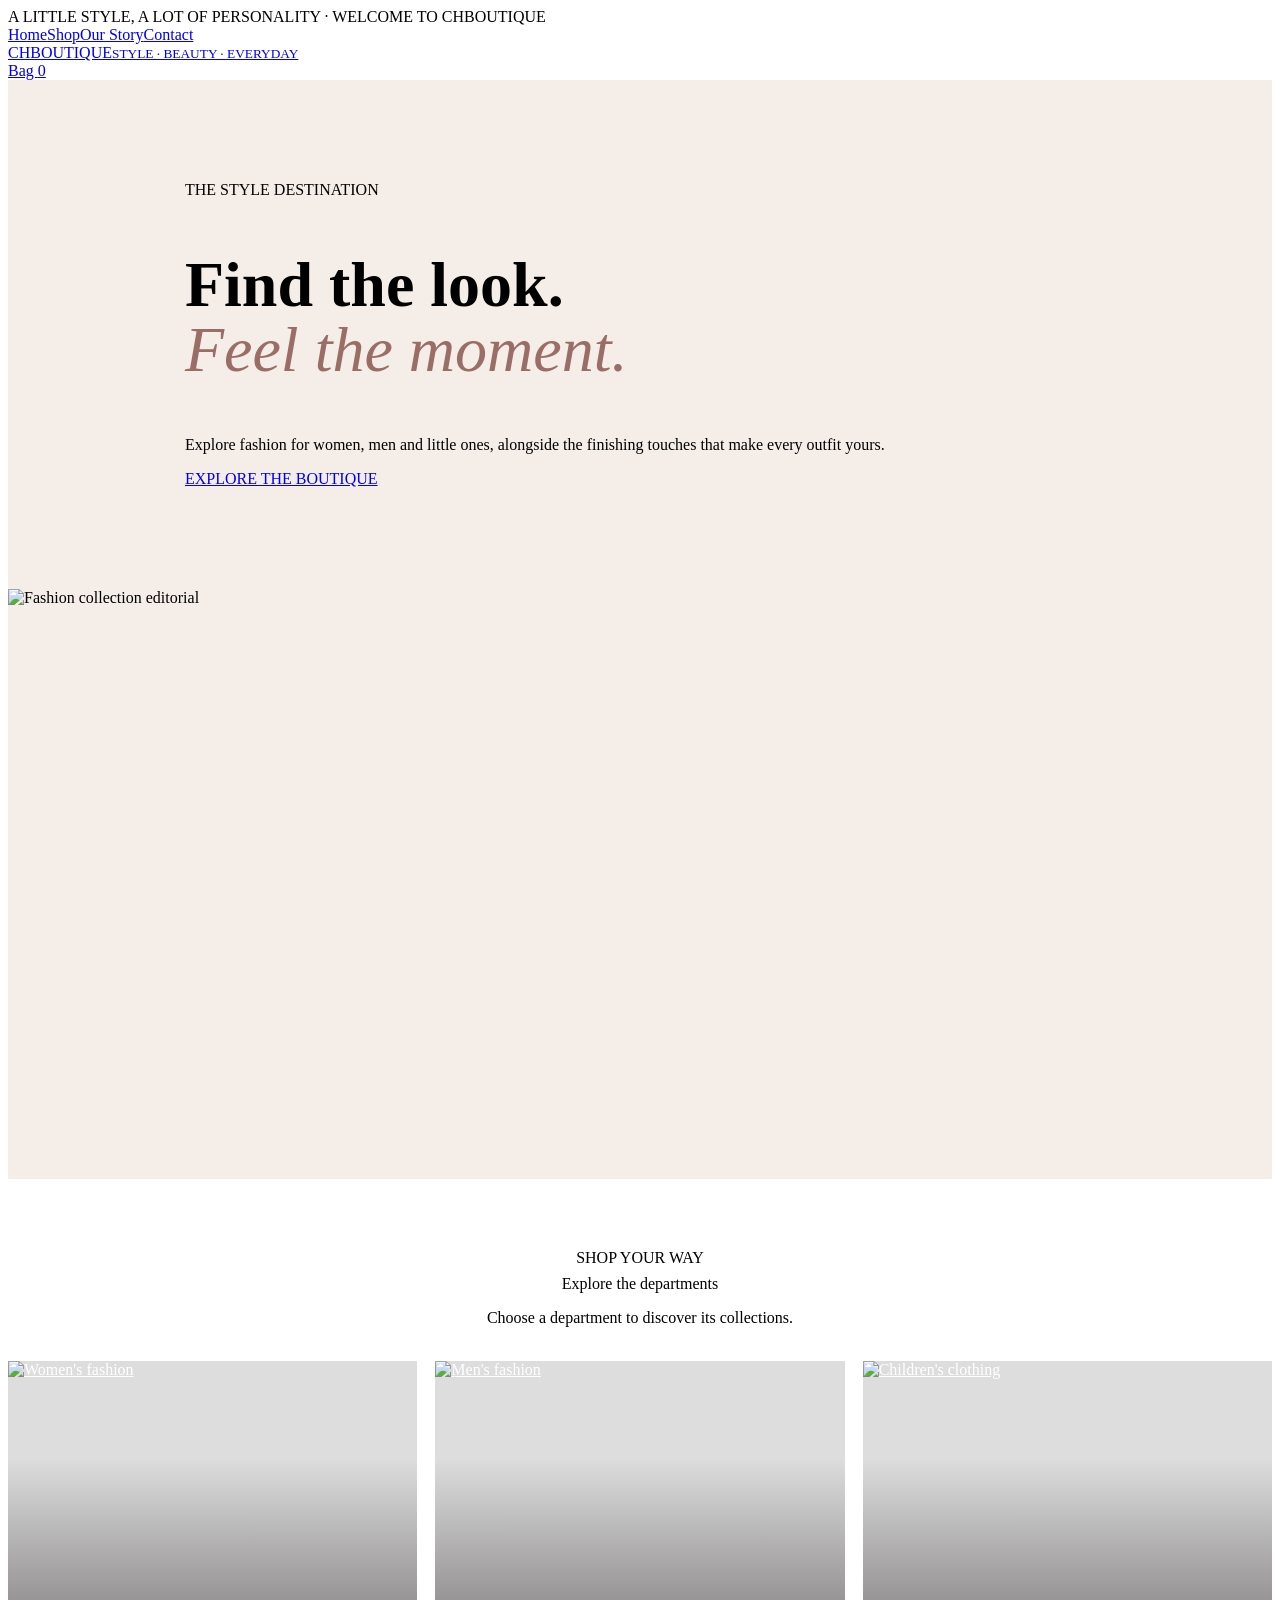
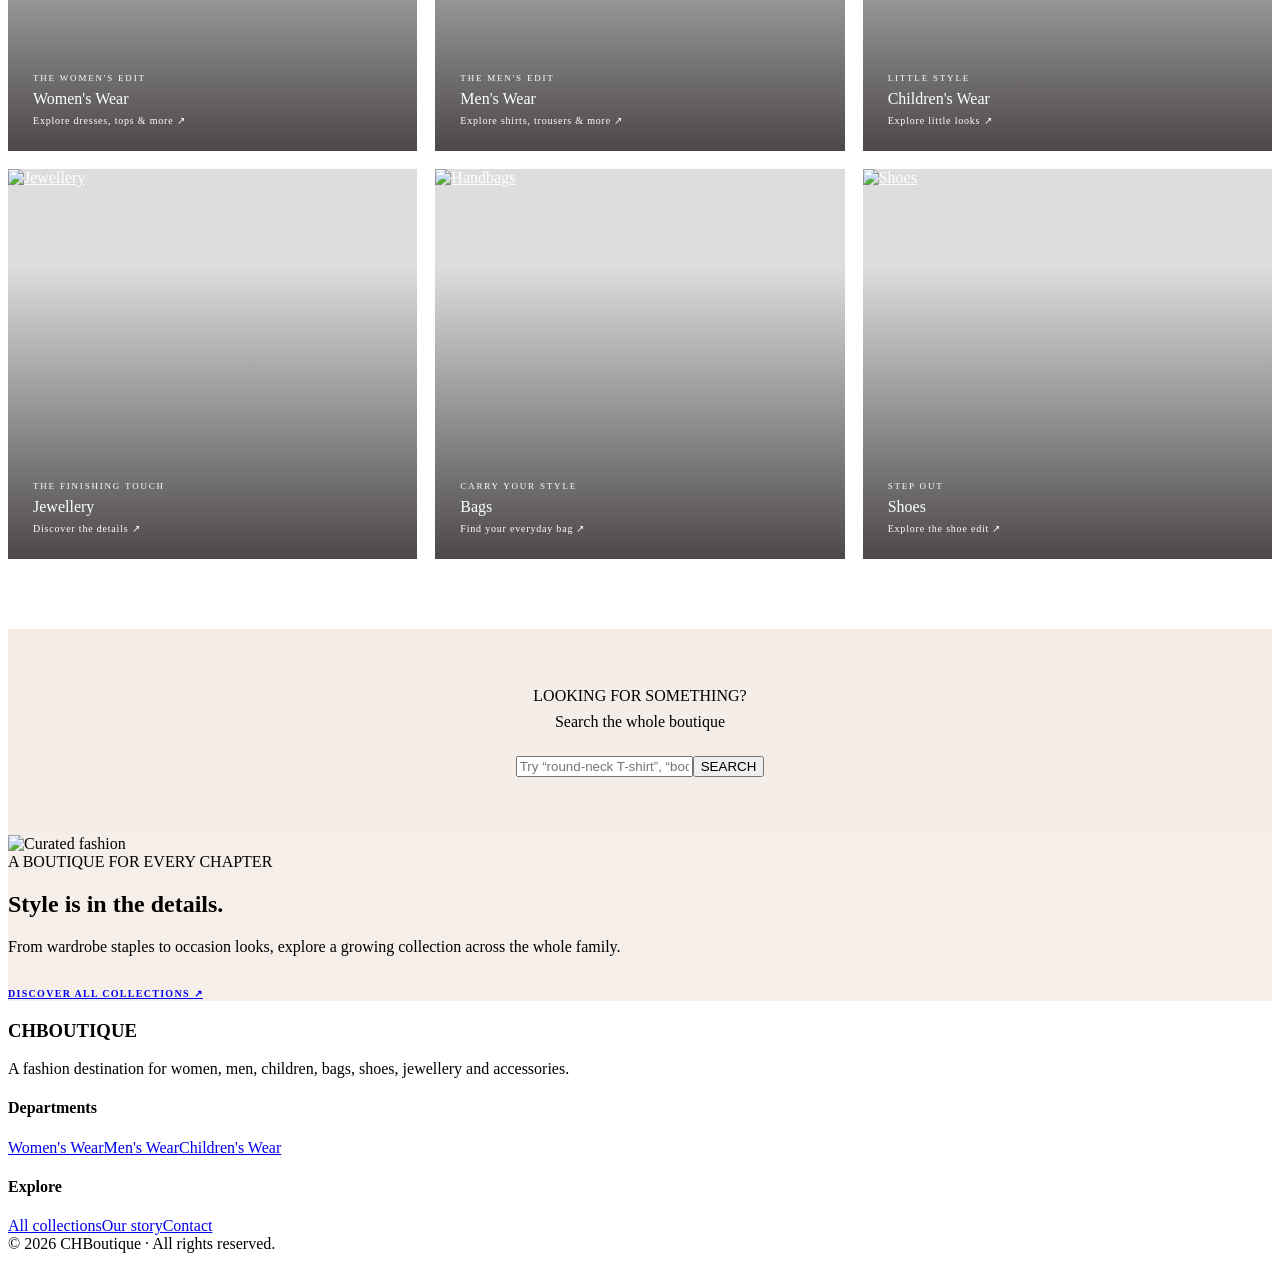
==== commit 1f0112b2: "Build visual fashion departments and detailed collection filters" ====
--- a/index.html
+++ b/index.html
@@ -1 +1,16 @@
-<!doctype html><html lang="en"><head><meta charset="utf-8"><meta name="viewport" content="width=device-width,initial-scale=1"><title>Style for every chapter | CHBoutique</title><link rel="stylesheet" href="style.css"><script src="products.js"></script><script defer src="app.js"></script></head><body><div class="topline">A curated little world of style · For women, children and every day</div><header class="header"><div class="navwrap"><nav class="navlinks"><a href="index.html">Home</a><a href="shop.html">Shop</a><a href="about-us.html">About</a><a href="hero3D.html">The Edit</a><a href="contact.html">Contact</a></nav><a class="brand" href="index.html">CHBOUTIQUE<small>STYLE · BEAUTY · EVERYDAY</small></a><div class="navright"><a class="cartlink" href="cart.html">Bag <span class="count" data-cart-count>0</span></a></div></div></header><main><section class="hero"><div class="hero-copy"><span class="eyebrow">Welcome to CHBoutique</span><h1>Find your next favourite thing.</h1><p>Discover fashion and finishing touches for women, children and every chapter of life. Search for what you love and explore the collection.</p><a class="btn" href="shop.html">Shop the collection</a></div><div class="hero-img"></div></section><section class="wrap"><div class="section-title"><span class="eyebrow">Explore the boutique</span><h2>What are you looking for?</h2><p>Search by item, style, colour or category.</p><form class="searchbar" action="shop.html"><input name="q" placeholder="Try “gold jewellery”, “handbag”, “kids dress”…" aria-label="Search products"><button>SEARCH</button></form></div><div class="tiles"><a class="tile" href="shop.html?category=Women%27s%20Wear"><img src="https://images.unsplash.com/photo-1483985988355-763728e1935b?auto=format&fit=crop&w=700&q=80"><b>Women's Wear</b></a><a class="tile" href="shop.html?category=Children%27s%20Wear"><img src="https://images.unsplash.com/photo-1519238263530-99bdd11df2ea?auto=format&fit=crop&w=700&q=80"><b>Children's Wear</b></a><a class="tile" href="shop.html?category=Jewellery"><img src="https://images.unsplash.com/photo-1611652022419-a9419f74343d?auto=format&fit=crop&w=700&q=80"><b>Jewellery</b></a><a class="tile" href="shop.html?category=Bags"><img src="https://images.unsplash.com/photo-1584917865442-de89df76afd3?auto=format&fit=crop&w=700&q=80"><b>Bags</b></a><a class="tile" href="shop.html?category=Shoes"><img src="https://images.unsplash.com/photo-1543163521-1bf539c55dd2?auto=format&fit=crop&w=700&q=80"><b>Shoes</b></a><a class="tile" href="shop.html?category=Accessories"><img src="https://images.unsplash.com/photo-1511499767150-a48a237f0083?auto=format&fit=crop&w=700&q=80"><b>Accessories</b></a><a class="tile" href="shop.html"><img src="https://images.unsplash.com/photo-1529139574466-a303027c1d8b?auto=format&fit=crop&w=700&q=80"><b>New Arrivals</b></a><a class="tile" href="hero3D.html"><img src="https://images.unsplash.com/photo-1515886657613-9f3515b0c78f?auto=format&fit=crop&w=700&q=80"><b>The Style Edit</b></a></div></section><section class="feature"><img src="https://images.unsplash.com/photo-1483985988355-763728e1935b?auto=format&fit=crop&w=1000&q=85" alt="Fashion editorial"><div><span class="eyebrow">A boutique for every chapter</span><h2>Little details. Lovely discoveries.</h2><p>From wardrobe favourites to special finishing touches, explore a thoughtfully curated shopping experience for the whole family.</p><a class="btn" href="about-us.html">Get to know us</a></div></section></main><footer class="footer"><div class="footgrid"><div><h3>CHBOUTIQUE</h3><p>A curated destination for women's fashion, children's wear, bags, shoes, jewellery and accessories.</p></div><div><h4>Shop</h4><a href="shop.html">All collections</a><a href="shop.html?category=Jewellery">Jewellery</a><a href="shop.html?category=Bags">Bags</a><a href="shop.html?category=Children%27s%20Wear">Children's wear</a></div><div><h4>Information</h4><a href="about-us.html">About us</a><a href="contact.html">Contact</a><a href="cart.html">Shopping bag</a></div></div><div class="copy">© 2026 CHBoutique · All rights reserved.</div></footer></body></html>+<!doctype html><html lang="en"><head><meta charset="utf-8"><meta name="viewport" content="width=device-width,initial-scale=1"><title>CHBoutique | Fashion for Every Chapter</title><meta name="description" content="Explore women's wear, men's wear, children's fashion, shoes, bags and accessories at CHBoutique."><link rel="stylesheet" href="style.css"><script src="products.js"></script><script defer src="app.js"></script></head><body>
+<div class="topline">A LITTLE STYLE, A LOT OF PERSONALITY · WELCOME TO CHBOUTIQUE</div>
+<header class="header"><div class="navwrap"><nav class="navlinks"><a href="index.html">Home</a><a href="shop.html">Shop</a><a href="about-us.html">Our Story</a><a href="contact.html">Contact</a></nav><a class="brand" href="index.html">CHBOUTIQUE<small>STYLE · BEAUTY · EVERYDAY</small></a><div class="navright"><a class="cartlink" href="cart.html">Bag <span class="count" data-cart-count>0</span></a></div></div></header>
+<main>
+<section class="hero hero-new"><div class="hero-copy"><span class="eyebrow">THE STYLE DESTINATION</span><h1>Find the look.<br><em>Feel the moment.</em></h1><p>Explore fashion for women, men and little ones, alongside the finishing touches that make every outfit yours.</p><a class="btn" href="shop.html">EXPLORE THE BOUTIQUE</a></div><div class="hero-photo"><img src="https://images.unsplash.com/photo-1483985988355-763728e1935b?auto=format&fit=crop&w=1400&q=90" alt="Fashion collection editorial"></div></section>
+<section class="wrap department-section"><div class="section-title"><span class="eyebrow">SHOP YOUR WAY</span><h2>Explore the departments</h2><p>Choose a department to discover its collections.</p></div><div class="department-grid">
+<a class="department-card department-women" href="shop.html?department=Women%27s%20Wear"><img src="https://images.unsplash.com/photo-1539008835657-9e8e9680c956?auto=format&fit=crop&w=900&q=85" alt="Women's fashion"><span><small>THE WOMEN'S EDIT</small><strong>Women's Wear</strong><b>Explore dresses, tops & more ↗</b></span></a>
+<a class="department-card" href="shop.html?department=Men%27s%20Wear"><img src="https://images.unsplash.com/photo-1515886657613-9f3515b0c78f?auto=format&fit=crop&w=900&q=85" alt="Men's fashion"><span><small>THE MEN'S EDIT</small><strong>Men's Wear</strong><b>Explore shirts, trousers & more ↗</b></span></a>
+<a class="department-card" href="shop.html?department=Children%27s%20Wear"><img src="https://images.unsplash.com/photo-1519238263530-99bdd11df2ea?auto=format&fit=crop&w=900&q=85" alt="Children's clothing"><span><small>LITTLE STYLE</small><strong>Children's Wear</strong><b>Explore little looks ↗</b></span></a>
+<a class="department-card" href="shop.html?department=Jewellery"><img src="https://images.unsplash.com/photo-1611652022419-a9419f74343d?auto=format&fit=crop&w=900&q=85" alt="Jewellery"><span><small>THE FINISHING TOUCH</small><strong>Jewellery</strong><b>Discover the details ↗</b></span></a>
+<a class="department-card" href="shop.html?department=Bags"><img src="https://images.unsplash.com/photo-1584917865442-de89df76afd3?auto=format&fit=crop&w=900&q=85" alt="Handbags"><span><small>CARRY YOUR STYLE</small><strong>Bags</strong><b>Find your everyday bag ↗</b></span></a>
+<a class="department-card" href="shop.html?department=Shoes"><img src="https://images.unsplash.com/photo-1543163521-1bf539c55dd2?auto=format&fit=crop&w=900&q=85" alt="Shoes"><span><small>STEP OUT</small><strong>Shoes</strong><b>Explore the shoe edit ↗</b></span></a>
+</div></section>
+<section class="home-search"><span class="eyebrow">LOOKING FOR SOMETHING?</span><h2>Search the whole boutique</h2><form class="searchbar" action="shop.html"><input name="q" placeholder="Try “round-neck T-shirt”, “bodycon dress” or “leather belt”" aria-label="Search products"><button>SEARCH</button></form></section>
+<section class="feature feature-new"><img src="https://images.unsplash.com/photo-1483985988355-763728e1935b?auto=format&fit=crop&w=1100&q=85" alt="Curated fashion"><div><span class="eyebrow">A BOUTIQUE FOR EVERY CHAPTER</span><h2>Style is in the details.</h2><p>From wardrobe staples to occasion looks, explore a growing collection across the whole family.</p><a class="text-link" href="shop.html">DISCOVER ALL COLLECTIONS ↗</a></div></section>
+</main><footer class="footer"><div class="footgrid"><div><h3>CHBOUTIQUE</h3><p>A fashion destination for women, men, children, bags, shoes, jewellery and accessories.</p></div><div><h4>Departments</h4><a href="shop.html?department=Women%27s%20Wear">Women's Wear</a><a href="shop.html?department=Men%27s%20Wear">Men's Wear</a><a href="shop.html?department=Children%27s%20Wear">Children's Wear</a></div><div><h4>Explore</h4><a href="shop.html">All collections</a><a href="about-us.html">Our story</a><a href="contact.html">Contact</a></div></div><div class="copy">© 2026 CHBoutique · All rights reserved.</div></footer></body></html>
--- a/style.css
+++ b/style.css
@@ -1 +1,6 @@
-:root{--ink:#26201f;--muted:#796f69;--cream:#f6efe9;--paper:#fffdfb;--rose:#c99d91;--wine:#70494c;--line:#eadfd8;--serif:Georgia,'Times New Roman',serif;--sans:Arial,sans-serif}*{box-sizing:border-box}body{margin:0;color:var(--ink);background:var(--paper);font-family:var(--sans)}a{color:inherit;text-decoration:none}button,input,textarea,select{font:inherit}.topline{background:#272120;color:#fff;text-align:center;padding:9px;font-size:10px;letter-spacing:.16em;text-transform:uppercase}.header{position:sticky;top:0;z-index:20;background:#fffdfbf2;border-bottom:1px solid var(--line)}.navwrap{max-width:1280px;margin:auto;padding:16px 5%;display:grid;grid-template-columns:1fr auto 1fr;align-items:center}.navlinks{display:flex;gap:19px;align-items:center}.navlinks a,.navright a{font-size:10px;text-transform:uppercase;letter-spacing:.12em}.brand{font:28px var(--serif);letter-spacing:.16em;text-align:center}.brand small{display:block;font:8px var(--sans);letter-spacing:.35em;margin-top:4px;color:var(--muted)}.navright{justify-self:end;display:flex;gap:18px;align-items:center}.cartlink{border:1px solid var(--line);padding:9px 12px}.count{display:inline-grid;place-items:center;background:var(--wine);color:#fff;border-radius:50%;width:18px;height:18px;font-size:10px;margin-left:4px}.wrap{max-width:1280px;margin:auto;padding:58px 5%}.eyebrow{font-size:10px;text-transform:uppercase;letter-spacing:.2em;color:var(--wine);font-weight:bold}.btn{display:inline-block;background:var(--ink);color:white;border:1px solid var(--ink);padding:14px 22px;text-transform:uppercase;letter-spacing:.13em;font-size:10px;cursor:pointer}.btn:hover{background:transparent;color:var(--ink)}.btn.light{background:transparent;color:var(--ink)}.hero{display:grid;grid-template-columns:1fr 1fr;min-height:560px;background:var(--cream)}.hero-copy{padding:9% 10% 9% 15%;display:flex;flex-direction:column;justify-content:center}.hero h1{font:clamp(42px,5vw,72px)/1.06 var(--serif);font-weight:normal;margin:17px 0}.hero p{font-size:14px;line-height:1.9;color:var(--muted);max-width:440px}.hero-img{background:url('https://images.unsplash.com/photo-1539109136881-3be0616acf4b?auto=format&fit=crop&w=1400&q=85') center/cover;min-height:500px}.section-title{text-align:center;margin-bottom:30px}.section-title h2{font:42px var(--serif);font-weight:normal;margin:10px}.section-title p{font-size:13px;color:var(--muted)}.tiles{display:grid;grid-template-columns:repeat(4,1fr);gap:15px}.tile{height:300px;position:relative;overflow:hidden;background:#eee}.tile img{width:100%;height:100%;object-fit:cover;transition:.5s}.tile:hover img{transform:scale(1.05)}.tile b{position:absolute;bottom:0;left:0;right:0;padding:42px 18px 18px;color:white;font:25px var(--serif);background:linear-gradient(transparent,#0009)}.searchbar{display:flex;max-width:700px;margin:25px auto 0;border:1px solid #d9ccc4;background:white}.searchbar input{flex:1;min-width:0;border:0;padding:16px;outline:0}.searchbar button{border:0;background:var(--ink);color:#fff;padding:0 22px;font-size:10px;letter-spacing:.12em}.products{display:grid;grid-template-columns:repeat(4,1fr);gap:22px}.product{border:1px solid var(--line);background:#fff}.product img{width:100%;height:260px;object-fit:cover;display:block;background:var(--cream)}.product-info{padding:15px}.product .category{font-size:9px;letter-spacing:.15em;text-transform:uppercase;color:var(--wine)}.product h3{font:19px var(--serif);font-weight:normal;margin:8px 0}.product p{font-size:12px;color:var(--muted);line-height:1.5;min-height:36px}.price{font-size:12px;font-weight:bold;margin:12px 0}.product button{width:100%}.filters{display:flex;justify-content:center;gap:9px;flex-wrap:wrap;margin:20px 0 30px}.filters button{border:1px solid var(--line);background:white;padding:10px 14px;font-size:10px;letter-spacing:.1em;text-transform:uppercase;cursor:pointer}.filters button.active{background:var(--ink);color:white}.notice{padding:13px;background:#f8eee8;color:#68494a;font-size:12px;line-height:1.6;margin:0 auto 24px;max-width:850px}.feature{background:#f4ece6;padding:65px 5%;display:grid;grid-template-columns:1fr 1fr;gap:7%;align-items:center}.feature img{width:100%;height:420px;object-fit:cover}.feature h2{font:42px var(--serif);font-weight:normal}.feature p{font-size:13px;line-height:1.9;color:var(--muted)}.pagehero{background:var(--cream);padding:65px 5%;text-align:center}.pagehero h1{font:48px var(--serif);font-weight:normal;margin:12px}.pagehero p{font-size:13px;color:var(--muted)}.cartrow{display:grid;grid-template-columns:100px 1fr auto auto;gap:18px;align-items:center;padding:18px 0;border-bottom:1px solid var(--line)}.cartrow img{width:100px;height:110px;object-fit:cover}.cartrow h3{font:20px var(--serif);font-weight:normal;margin:0 0 6px}.qty{display:flex;gap:8px;align-items:center}.qty button{border:1px solid var(--line);background:white;padding:6px 10px}.summary{max-width:420px;margin:30px 0 0 auto;background:var(--cream);padding:24px}.summary h3{font:25px var(--serif);font-weight:normal}.field{display:grid;gap:7px;margin:15px 0}.field label{font-size:10px;text-transform:uppercase;letter-spacing:.12em}.field input,.field textarea{padding:13px;border:1px solid var(--line);background:white}.content{max-width:800px;margin:auto;font-size:14px;line-height:1.9;color:var(--muted)}.content h2{font:30px var(--serif);color:var(--ink);font-weight:normal}.contactgrid{display:grid;grid-template-columns:1fr 1fr;gap:40px}.footer{background:#241f1e;color:#f8f1ec;padding:50px 5% 25px}.footgrid{max-width:1200px;margin:auto;display:grid;grid-template-columns:2fr 1fr 1fr;gap:40px}.footer h3{font:25px var(--serif);font-weight:normal;letter-spacing:.12em}.footer p,.footer a{font-size:12px;color:#d0c4bd;line-height:2}.footer a{display:block}.copy{max-width:1200px;margin:30px auto 0;border-top:1px solid #514743;padding-top:18px;font-size:10px;color:#b6a9a1}.empty{text-align:center;padding:55px 15px;color:var(--muted)}.empty h2{font:32px var(--serif);color:var(--ink);font-weight:normal}.hero3d{min-height:520px;background:radial-gradient(circle at 50% 45%,#f3e5dc,#d6b9aa 70%,#9a7470);display:grid;place-items:center;perspective:1000px;overflow:hidden}.orb{width:min(340px,70vw);height:390px;background:linear-gradient(135deg,#fff8f0,#caa99a 45%,#76585a);border-radius:48% 48% 18% 18%;box-shadow:30px 35px 65px #513a3a55,inset -18px -10px 35px #513a3a55,inset 15px 10px 30px #fff9;transform:rotateY(-18deg) rotateX(5deg);animation:float 5s ease-in-out infinite;display:grid;place-items:center;text-align:center;color:#fff;text-shadow:0 2px 8px #513a3a}.orb span{font:34px var(--serif);letter-spacing:.13em}@keyframes float{50%{transform:translateY(-16px) rotateY(18deg) rotateX(-3deg)}}@media(max-width:850px){.navwrap{grid-template-columns:1fr auto}.navlinks{grid-column:1/-1;grid-row:2;justify-content:center;flex-wrap:wrap;padding-top:12px}.brand{text-align:left}.hero{grid-template-columns:1fr}.hero-copy{padding:55px 8%;order:2}.hero-img{min-height:390px;order:1}.tiles,.products{grid-template-columns:repeat(2,1fr)}.feature,.contactgrid{grid-template-columns:1fr}.footgrid{grid-template-columns:1fr 1fr}.footgrid>div:first-child{grid-column:1/-1}}@media(max-width:480px){.wrap{padding:42px 5%}.brand{font-size:22px}.navlinks{gap:12px}.navlinks a,.navright a{font-size:9px}.tiles{gap:9px}.tile{height:220px}.products{gap:10px}.product img{height:185px}.product-info{padding:10px}.product h3{font-size:16px}.cartrow{grid-template-columns:72px 1fr;gap:10px}.cartrow img{width:72px;height:85px}.cartrow .qty,.cartrow .lineprice{grid-column:2}.pagehero h1{font-size:38px}.footgrid{grid-template-columns:1fr 1fr}.summary{margin-left:0}}+
+/* CHBoutique fashion-department refresh */
+.hero-new{grid-template-columns:1fr 1fr;min-height:590px;background:#f5eee8}.hero-new .hero-copy{padding:8% 10% 8% 14%}.hero-new h1{font-size:clamp(42px,5vw,72px);line-height:1.02}.hero-new h1 em{font-weight:400;color:#9a6d66}.hero-photo{min-height:590px;overflow:hidden}.hero-photo img{width:100%;height:100%;object-fit:cover;display:block}
+.department-section{padding-top:70px;padding-bottom:70px}.section-title{text-align:center;margin-bottom:34px}.section-title h2,.filter-heading h2,.home-search h2{font:normal 38px var(--serif);margin:8px 0}.department-grid{display:grid;grid-template-columns:repeat(3,1fr);gap:18px}.department-card{height:390px;position:relative;overflow:hidden;background:#ddd;display:block;color:white}.department-card img{width:100%;height:100%;object-fit:cover;transition:transform .55s}.department-card:hover img{transform:scale(1.05)}.department-card:after{content:"";position:absolute;inset:25% 0 0;background:linear-gradient(transparent,rgba(20,14,14,.72))}.department-card span{position:absolute;z-index:1;bottom:25px;left:25px;right:20px;display:flex;flex-direction:column;gap:7px}.department-card small{font-size:9px;letter-spacing:.2em}.department-card strong{font:normal 30px var(--serif)}.department-card b{font-size:10px;letter-spacing:.08em;font-weight:500}.home-search{background:#f5eee8;text-align:center;padding:58px 5%}.home-search .searchbar{margin:25px auto 0}.feature-new{background:#f6eee9}.feature-new .text-link{display:inline-block;margin-top:16px;font-size:10px;letter-spacing:.13em;font-weight:bold}.shop-hero{background:#f5eee8;padding:65px 5% 55px}.shop-hero h1{font:normal clamp(38px,5vw,58px) var(--serif);margin:10px}.shop-hero p{color:var(--muted)}.shop-content{padding-top:34px}.filter-heading{display:flex;align-items:end;justify-content:space-between;margin:35px 0 15px}.filter-heading h2{margin:7px 0}.result-count{font-size:12px;color:var(--muted)}.department-filters{justify-content:flex-start;margin:15px 0 20px}.department-filters button.active,.subfilters button.active{background:#26201f;color:#fff}.subfilter-label{font-size:9px;letter-spacing:.17em;color:#70494c;font-weight:bold;margin:22px 0 8px}.subfilters{justify-content:flex-start;margin:0 0 28px}.subfilters button{background:#f7f2ee}.products{grid-template-columns:repeat(4,minmax(0,1fr))}.product{min-width:0}.product .btn{width:100%;margin-top:6px}.product img{object-fit:cover}.product-info{padding:15px}.product-info h3{font-size:18px}.pagehero .searchbar{margin-top:25px}
+@media(max-width:850px){.hero-new{grid-template-columns:1fr}.hero-new .hero-copy{padding:55px 8%}.hero-photo{min-height:380px}.department-grid{grid-template-columns:repeat(2,1fr)}.department-card{height:310px}.products{grid-template-columns:repeat(2,minmax(0,1fr))}}
+@media(max-width:480px){.department-grid{gap:10px}.department-card{height:235px}.department-card span{left:13px;bottom:15px}.department-card strong{font-size:22px}.department-card b{font-size:8px}.department-card small{font-size:8px}.products{gap:10px}.filter-heading{align-items:start;flex-direction:column}.department-filters button,.subfilters button{padding:9px 11px;font-size:9px}}
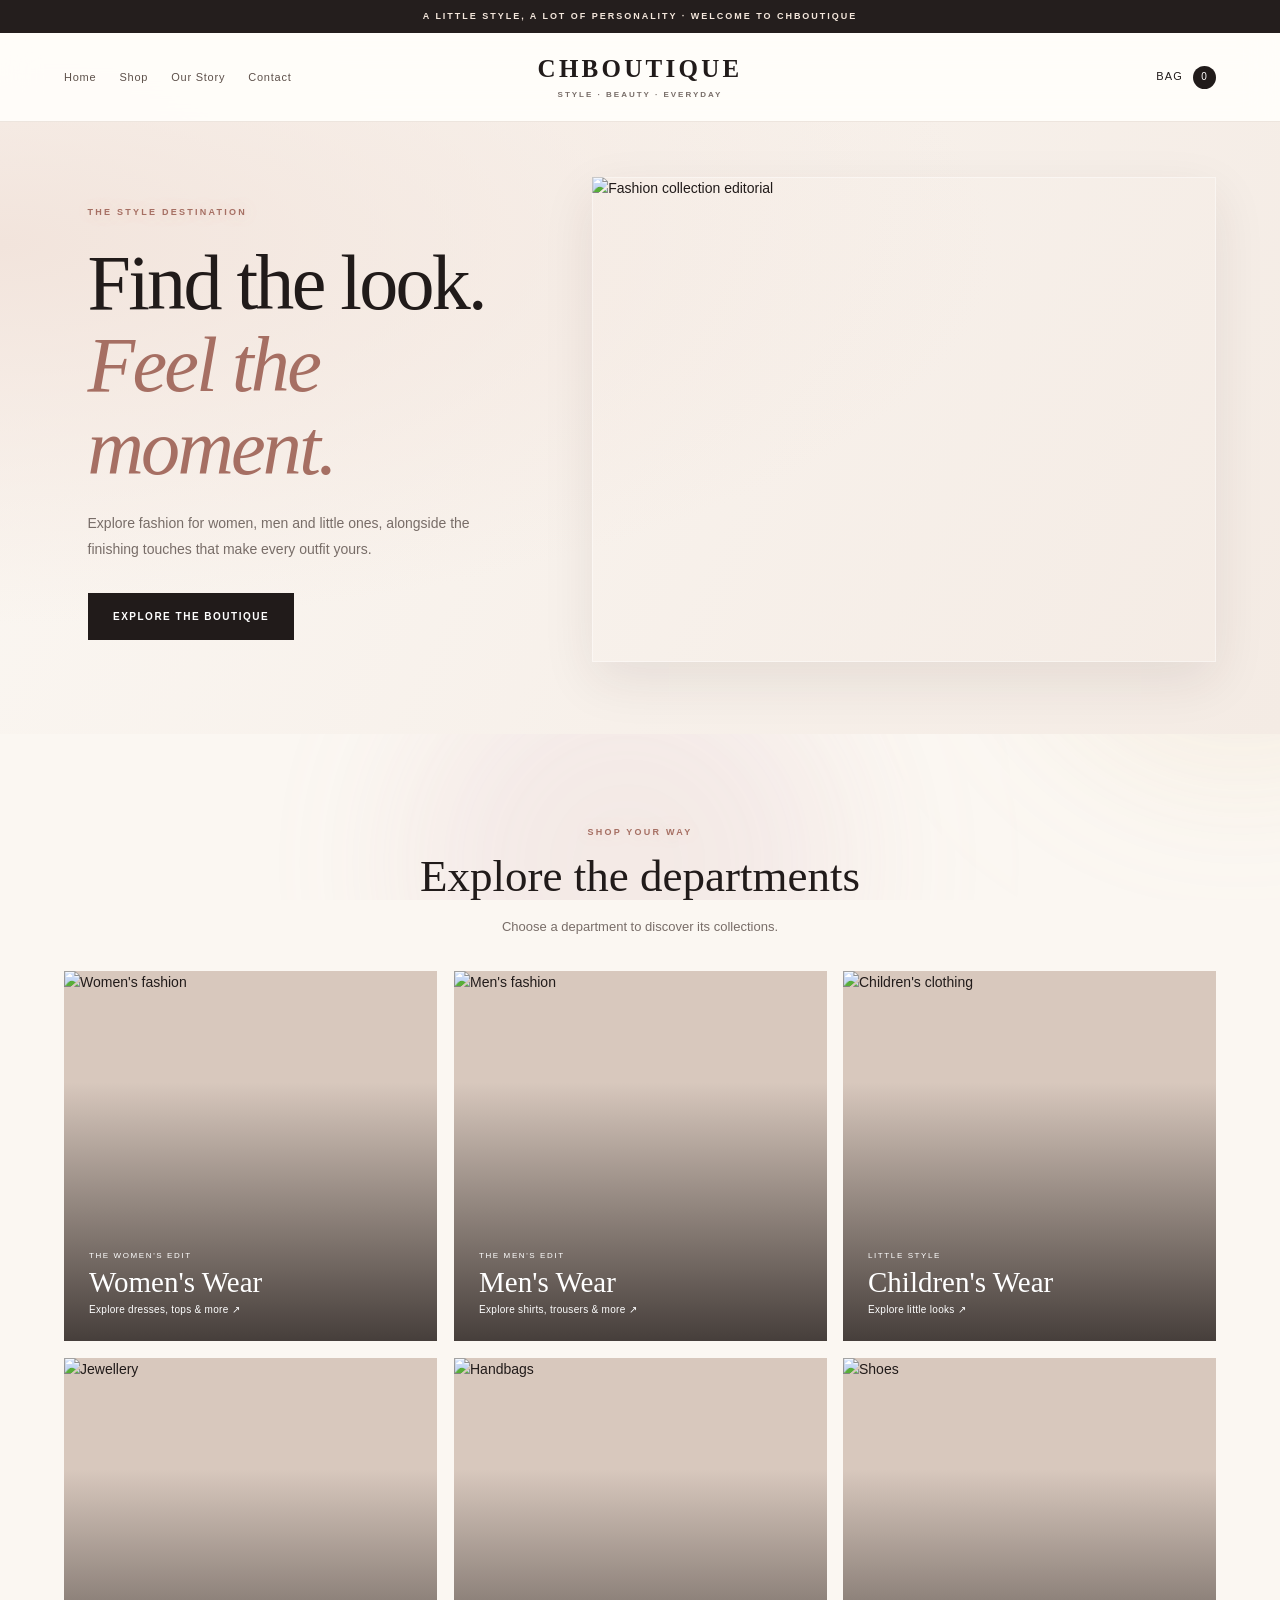
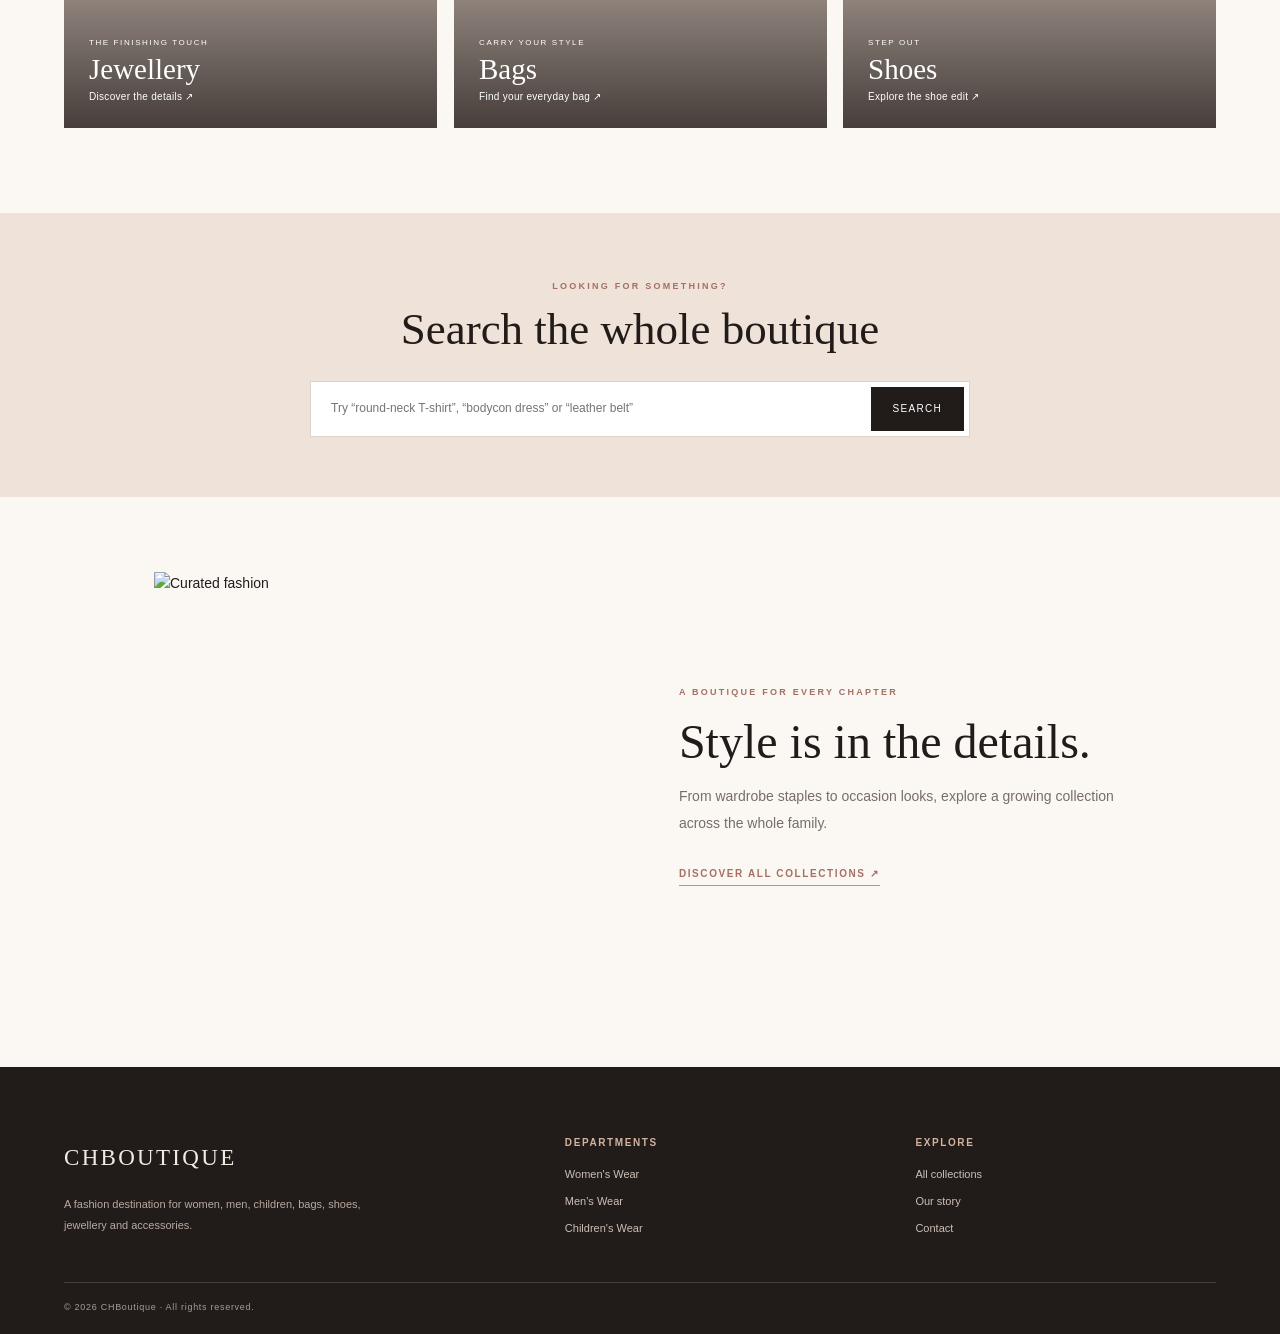
==== commit a3e4d001: "Redesign CHBoutique with editorial styling and expanded collections" ====
--- a/index.html
+++ b/index.html
@@ -1,4 +1,4 @@
-<!doctype html><html lang="en"><head><meta charset="utf-8"><meta name="viewport" content="width=device-width,initial-scale=1"><title>CHBoutique | Fashion for Every Chapter</title><meta name="description" content="Explore women's wear, men's wear, children's fashion, shoes, bags and accessories at CHBoutique."><link rel="stylesheet" href="style.css"><script src="products.js"></script><script defer src="app.js"></script></head><body>
+<!doctype html><html lang="en"><head><meta charset="utf-8"><meta name="viewport" content="width=device-width,initial-scale=1"><title>CHBoutique | Fashion for Every Chapter</title><meta name="description" content="Explore women's wear, men's wear, children's fashion, shoes, bags and accessories at CHBoutique."><link rel="stylesheet" href="style.css"><link rel="stylesheet" href="glow.css"><script src="products.js"></script><script defer src="app.js"></script><script defer src="glow.js"></script></head><body>
 <div class="topline">A LITTLE STYLE, A LOT OF PERSONALITY · WELCOME TO CHBOUTIQUE</div>
 <header class="header"><div class="navwrap"><nav class="navlinks"><a href="index.html">Home</a><a href="shop.html">Shop</a><a href="about-us.html">Our Story</a><a href="contact.html">Contact</a></nav><a class="brand" href="index.html">CHBOUTIQUE<small>STYLE · BEAUTY · EVERYDAY</small></a><div class="navright"><a class="cartlink" href="cart.html">Bag <span class="count" data-cart-count>0</span></a></div></div></header>
 <main>
--- a/style.css
+++ b/style.css
@@ -1,6 +1,27 @@
 
-/* CHBoutique fashion-department refresh */
-.hero-new{grid-template-columns:1fr 1fr;min-height:590px;background:#f5eee8}.hero-new .hero-copy{padding:8% 10% 8% 14%}.hero-new h1{font-size:clamp(42px,5vw,72px);line-height:1.02}.hero-new h1 em{font-weight:400;color:#9a6d66}.hero-photo{min-height:590px;overflow:hidden}.hero-photo img{width:100%;height:100%;object-fit:cover;display:block}
-.department-section{padding-top:70px;padding-bottom:70px}.section-title{text-align:center;margin-bottom:34px}.section-title h2,.filter-heading h2,.home-search h2{font:normal 38px var(--serif);margin:8px 0}.department-grid{display:grid;grid-template-columns:repeat(3,1fr);gap:18px}.department-card{height:390px;position:relative;overflow:hidden;background:#ddd;display:block;color:white}.department-card img{width:100%;height:100%;object-fit:cover;transition:transform .55s}.department-card:hover img{transform:scale(1.05)}.department-card:after{content:"";position:absolute;inset:25% 0 0;background:linear-gradient(transparent,rgba(20,14,14,.72))}.department-card span{position:absolute;z-index:1;bottom:25px;left:25px;right:20px;display:flex;flex-direction:column;gap:7px}.department-card small{font-size:9px;letter-spacing:.2em}.department-card strong{font:normal 30px var(--serif)}.department-card b{font-size:10px;letter-spacing:.08em;font-weight:500}.home-search{background:#f5eee8;text-align:center;padding:58px 5%}.home-search .searchbar{margin:25px auto 0}.feature-new{background:#f6eee9}.feature-new .text-link{display:inline-block;margin-top:16px;font-size:10px;letter-spacing:.13em;font-weight:bold}.shop-hero{background:#f5eee8;padding:65px 5% 55px}.shop-hero h1{font:normal clamp(38px,5vw,58px) var(--serif);margin:10px}.shop-hero p{color:var(--muted)}.shop-content{padding-top:34px}.filter-heading{display:flex;align-items:end;justify-content:space-between;margin:35px 0 15px}.filter-heading h2{margin:7px 0}.result-count{font-size:12px;color:var(--muted)}.department-filters{justify-content:flex-start;margin:15px 0 20px}.department-filters button.active,.subfilters button.active{background:#26201f;color:#fff}.subfilter-label{font-size:9px;letter-spacing:.17em;color:#70494c;font-weight:bold;margin:22px 0 8px}.subfilters{justify-content:flex-start;margin:0 0 28px}.subfilters button{background:#f7f2ee}.products{grid-template-columns:repeat(4,minmax(0,1fr))}.product{min-width:0}.product .btn{width:100%;margin-top:6px}.product img{object-fit:cover}.product-info{padding:15px}.product-info h3{font-size:18px}.pagehero .searchbar{margin-top:25px}
-@media(max-width:850px){.hero-new{grid-template-columns:1fr}.hero-new .hero-copy{padding:55px 8%}.hero-photo{min-height:380px}.department-grid{grid-template-columns:repeat(2,1fr)}.department-card{height:310px}.products{grid-template-columns:repeat(2,minmax(0,1fr))}}
-@media(max-width:480px){.department-grid{gap:10px}.department-card{height:235px}.department-card span{left:13px;bottom:15px}.department-card strong{font-size:22px}.department-card b{font-size:8px}.department-card small{font-size:8px}.products{gap:10px}.filter-heading{align-items:start;flex-direction:column}.department-filters button,.subfilters button{padding:9px 11px;font-size:9px}}
+/* Shopping bag, add-to-bag confirmation and checkout */
+.added-overlay{position:fixed;inset:0;background:rgba(24,19,18,.58);z-index:1000;display:none;align-items:center;justify-content:center;padding:20px;backdrop-filter:blur(4px)}.added-overlay.show{display:flex;animation:fadeIn .2s ease}.added-dialog{position:relative;background:#fffaf6;max-width:440px;width:100%;padding:48px 34px 34px;text-align:center;box-shadow:0 22px 80px #0003;animation:popIn .25s ease}.added-close{position:absolute;right:14px;top:10px;border:0;background:none;font-size:28px;color:#51413d;cursor:pointer}.added-check{width:54px;height:54px;border-radius:50%;background:#e7eee6;color:#55745a;display:grid;place-items:center;font-size:27px;margin:0 auto 22px}.added-dialog h2{font:normal 38px var(--serif);margin:10px 0}.added-message{color:var(--muted);line-height:1.7}.added-actions{display:grid;gap:10px;margin-top:26px}.added-actions .btn{width:100%;text-align:center}.added-actions button{cursor:pointer}.cart-hero{background:#f5eee8;padding:60px 5% 48px}.cart-hero h1{font:normal clamp(38px,5vw,56px) var(--serif);margin:9px}.cart-layout{display:grid;grid-template-columns:minmax(0,1fr) 330px;gap:34px;padding-top:42px;padding-bottom:50px;align-items:start}.cart-step{display:flex;align-items:center;gap:13px;padding-bottom:20px;border-bottom:1px solid #e7ded8;margin-bottom:10px}.cart-step>span{width:34px;height:34px;border:1px solid #b99b91;border-radius:50%;display:grid;place-items:center;font-size:11px}.cart-step strong,.cart-step small{display:block}.cart-step small{font-size:11px;color:var(--muted);margin-top:3px}.cartrow{display:grid;grid-template-columns:104px minmax(0,1fr) auto auto;gap:17px;align-items:center;padding:18px 0;border-bottom:1px solid #eee6e1}.cartrow img{width:104px;height:124px;object-fit:cover}.cart-product-copy h3{font:normal 20px var(--serif);margin:5px 0}.cart-product-copy small{color:var(--muted)}.qty{display:flex;align-items:center;gap:10px;font-size:13px}.qty button{width:28px;height:28px;border:1px solid #ddd1c9;background:#fff;cursor:pointer}.remove-link{border:0;background:none;text-decoration:underline;color:#7a625c;font-size:11px;cursor:pointer}.cart-summary{background:#f7f2ee;padding:25px;position:sticky;top:20px}.summary-line{display:flex;justify-content:space-between;gap:15px;margin:12px 0;font-size:13px}.summary-line strong{font-weight:600}.summary-note,.muted{font-size:11px;line-height:1.6;color:var(--muted)}.checkout-jump{display:block;text-align:center;width:100%;margin:20px 0 13px}.continue-link{display:block;text-align:center;font-size:11px;color:#765c55}.checkout-panel{padding:36px 0 70px;border-top:1px solid #eee5df;max-width:850px}.checkout-intro{text-align:center;max-width:570px;margin:0 auto 30px}.checkout-intro h2{font:normal 38px var(--serif);margin:8px}.checkout-intro p{color:var(--muted);font-size:13px;line-height:1.7}.checkout-form{background:#fbf8f5;border:1px solid #eee4de;padding:28px}.checkout-fields{display:grid;grid-template-columns:1fr 1fr;gap:17px}.checkout-fields label,.notes-field{display:grid;gap:8px;font-size:12px;font-weight:600}.checkout-fields input,.notes-field textarea{width:100%;padding:13px;border:1px solid #dfd4cd;background:#fff;font:inherit;font-weight:400;min-width:0}.full-field{grid-column:1/-1}.payment-choice{margin:28px 0}.payment-choice h3{font:normal 23px var(--serif);margin:0 0 4px}.payment-option{display:flex;align-items:center;gap:13px;padding:13px 14px;background:white;border:1px solid #e8ded8;margin-top:8px;cursor:pointer}.payment-option:has(input:checked){border-color:#87645c;background:#fcf5f0}.payment-option input{accent-color:#79554e}.payment-option span{flex:1}.payment-option strong,.payment-option small{display:block}.payment-option strong{font-size:12px}.payment-option small{font-size:10px;color:var(--muted);margin-top:3px}.payment-option>b{font-size:10px;color:#80675e}.notes-field textarea{resize:vertical}.checkout-submit{width:100%;margin-top:20px}.secure-note,.checkout-hint{font-size:10px;color:#816f68;line-height:1.6}.checkout-result{margin-top:20px;padding:22px;background:#f1f5ef;border:1px solid #dce6d8}.checkout-result h3{font:normal 24px var(--serif);margin:0 0 8px}.checkout-result p{font-size:12px;line-height:1.6}.checkout-result pre{white-space:pre-wrap;overflow-wrap:anywhere;background:white;padding:14px;font:12px/1.6 monospace}.checkout-result .btn{margin-top:8px}
+@keyframes fadeIn{from{opacity:0}to{opacity:1}}@keyframes popIn{from{opacity:0;transform:translateY(12px) scale(.98)}to{opacity:1;transform:none}}
+@media(max-width:760px){.cart-layout{grid-template-columns:1fr;gap:20px}.cart-summary{position:static;order:-1}.cartrow{grid-template-columns:78px minmax(0,1fr) auto;gap:11px}.cartrow img{width:78px;height:100px}.cartrow .remove-link{grid-column:2;justify-self:start}.qty{grid-column:3;grid-row:1;gap:6px}.checkout-form{padding:19px}.checkout-fields{grid-template-columns:1fr}.full-field{grid-column:auto}}
+@media(max-width:420px){.cartrow{grid-template-columns:66px minmax(0,1fr) auto}.cartrow img{width:66px;height:88px}.cart-product-copy h3{font-size:16px}.qty button{width:25px;height:25px}.added-dialog{padding:42px 23px 25px}}
+
+
+/* CHBOUTIQUE — editorial boutique design system */
+@import url('https://fonts.googleapis.com/css2?family=DM+Sans:wght@400;500;600;700&family=Playfair+Display:ital,wght@0,500;0,600;0,700;1,500;1,600&display=swap');
+:root{--ink:#211b1a;--muted:#786d68;--cream:#fbf7f2;--paper:#fffdfa;--rose:#eadbd2;--rose-deep:#a66f63;--gold:#bd9562;--line:#e9dfd7;--serif:'Playfair Display',Georgia,serif;--sans:'DM Sans',Arial,sans-serif;--shadow:0 18px 50px rgba(57,38,30,.09)}
+*{box-sizing:border-box}html{scroll-behavior:smooth}body{margin:0;background:var(--cream);color:var(--ink);font-family:var(--sans);font-size:14px;line-height:1.65;overflow-x:hidden}img{display:block;max-width:100%}a{color:inherit;text-decoration:none}button,input,textarea{font:inherit}button,a{-webkit-tap-highlight-color:transparent}::selection{background:#d9b8a8;color:#211b1a}
+.topline{padding:9px 15px;text-align:center;background:#241e1d;color:#f4e7dc;font-size:9px;letter-spacing:.22em;font-weight:600}
+.header{position:sticky;top:0;z-index:50;background:rgba(255,253,250,.93);backdrop-filter:blur(18px);border-bottom:1px solid rgba(233,223,215,.8)}.navwrap{max-width:1320px;margin:auto;min-height:88px;padding:14px 5%;display:grid;grid-template-columns:1fr auto 1fr;align-items:center;gap:20px}.navlinks{display:flex;align-items:center;gap:23px}.navlinks a{font-size:11px;letter-spacing:.07em;color:#5e514b;transition:color .2s}.navlinks a:hover,.footer a:hover{color:var(--rose-deep)}.brand{justify-self:center;text-align:center;font-family:var(--serif);font-size:25px;letter-spacing:.13em;font-weight:600;line-height:1.1}.brand small{display:block;font:600 8px var(--sans);letter-spacing:.25em;color:var(--muted);margin-top:7px}.navright{justify-self:end}.cartlink{font-size:11px;letter-spacing:.1em;text-transform:uppercase}.count{display:inline-grid;place-items:center;width:23px;height:23px;margin-left:6px;border-radius:50%;background:var(--ink);color:white;font-size:10px}
+.wrap{width:min(1180px,90%);margin-inline:auto}.hero-new{max-width:1440px;margin:0 auto;padding:55px 5% 72px;display:grid;grid-template-columns:.86fr 1.14fr;gap:5%;align-items:center;min-height:580px;background:radial-gradient(ellipse at 0 20%,#f2e4dc 0,transparent 55%),linear-gradient(115deg,#fbf7f2,#f4ebe4)}.hero-copy{max-width:500px;padding-left:5%}.eyebrow{display:inline-block;color:var(--rose-deep);font-size:9px;letter-spacing:.25em;font-weight:700;text-transform:uppercase}.hero-copy h1,.pagehero h1{font:500 clamp(44px,6.5vw,78px)/1.06 var(--serif);letter-spacing:-.035em;margin:20px 0}.hero-copy h1 em{color:var(--rose-deep);font-weight:500}.hero-copy p,.pagehero p{max-width:430px;color:var(--muted);font-size:14px;line-height:1.9;margin:0 0 30px}.hero-photo{height:485px;overflow:hidden;position:relative;box-shadow:var(--shadow)}.hero-photo:after{content:'';position:absolute;inset:0;border:1px solid rgba(255,255,255,.4);pointer-events:none}.hero-photo img{width:100%;height:100%;object-fit:cover;transition:transform 1s}.hero-photo:hover img{transform:scale(1.035)}
+.btn{display:inline-flex;align-items:center;justify-content:center;min-height:47px;padding:13px 24px;background:var(--ink);color:#fff!important;border:1px solid var(--ink);font:600 10px var(--sans);letter-spacing:.15em;text-align:center;cursor:pointer;transition:transform .25s,background .25s,box-shadow .25s}.btn:hover{background:var(--rose-deep);border-color:var(--rose-deep);transform:translateY(-2px);box-shadow:0 10px 24px #a66f6333}.btn.light{background:transparent;color:var(--ink)!important;border-color:var(--line)}.text-link{font-size:10px;letter-spacing:.16em;font-weight:700;color:var(--rose-deep);border-bottom:1px solid var(--gold);padding-bottom:6px}
+.department-section{padding-top:85px;padding-bottom:85px}.section-title{text-align:center;margin-bottom:34px}.section-title h2,.filter-heading h2,.feature h2,.home-search h2{font:500 clamp(30px,4vw,45px)/1.15 var(--serif);margin:9px 0}.section-title p{color:var(--muted);font-size:13px}.department-grid{display:grid;grid-template-columns:repeat(3,1fr);gap:17px}.department-card{height:370px;position:relative;overflow:hidden;background:#d8c8bd;isolation:isolate}.department-card:after{content:'';position:absolute;inset:30% 0 0;background:linear-gradient(transparent,rgba(21,16,15,.75));z-index:1}.department-card img{width:100%;height:100%;object-fit:cover;transition:transform .7s,filter .5s}.department-card:hover img{transform:scale(1.07);filter:saturate(1.08)}.department-card span{position:absolute;z-index:2;left:25px;right:20px;bottom:23px;color:white;display:grid;gap:3px}.department-card small{font-size:8px;letter-spacing:.2em}.department-card strong{font:500 29px var(--serif)}.department-card b{font-size:10px;font-weight:500;letter-spacing:.03em}
+.home-search{padding:60px 5%;text-align:center;background:#eee2d9}.home-search h2{margin:8px 0 25px}.searchbar{display:flex;max-width:660px;margin:20px auto 0;background:white;border:1px solid #dfd2c8;padding:5px}.searchbar input{flex:1;min-width:0;border:0;outline:0;padding:12px 15px;background:transparent;font-size:12px;color:var(--ink)}.searchbar button{border:0;background:var(--ink);color:white;padding:0 22px;font-size:10px;letter-spacing:.13em;cursor:pointer}.feature-new{max-width:1100px;margin:75px auto;padding:0 5%;display:grid;grid-template-columns:1fr 1fr;gap:8%;align-items:center}.feature-new img{width:100%;height:420px;object-fit:cover}.feature-new h2{font-size:clamp(32px,4vw,48px);margin:12px 0}.feature-new p{color:var(--muted);line-height:1.9;margin-bottom:25px}
+.pagehero{padding:75px 5% 65px;text-align:center;background:radial-gradient(ellipse at 50% 0,#f0dfd5 0,transparent 70%),#f7f0ea}.pagehero h1{font-size:clamp(40px,5vw,62px);margin:12px auto}.pagehero p{margin:0 auto;max-width:600px}.shop-hero .searchbar{margin-top:27px}.shop-content{padding-top:42px;padding-bottom:90px}.notice{padding:13px 17px;margin-bottom:35px;background:#f0e7df;border-left:3px solid var(--gold);font-size:11px;color:#655851;line-height:1.7}.filter-heading{display:flex;align-items:end;justify-content:space-between;gap:20px;margin-bottom:22px}.filter-heading h2{font-size:37px}.filter-heading p{margin:4px 0;color:var(--muted);font-size:12px}.result-count{font-size:10px;letter-spacing:.1em;color:var(--muted);padding-bottom:9px;white-space:nowrap}.filters{display:flex;gap:8px;flex-wrap:wrap;margin:15px 0}.filters button{border:1px solid #ded1c8;background:rgba(255,255,255,.65);color:#5c4d47;padding:9px 15px;font-size:10px;letter-spacing:.04em;cursor:pointer;transition:all .2s}.filters button:hover,.filters button.active{background:var(--ink);border-color:var(--ink);color:white}.subfilter-label{font-size:9px;letter-spacing:.2em;font-weight:700;color:var(--rose-deep);margin-top:25px}.subfilters{margin-top:10px;margin-bottom:27px}.subfilters button{padding:7px 12px;font-size:9px;border-radius:30px}
+.products{display:grid;grid-template-columns:repeat(4,minmax(0,1fr));gap:28px 17px;margin-top:25px}.product{min-width:0;background:var(--paper);border:1px solid #eee6df;transition:transform .3s,box-shadow .3s;overflow:hidden}.product:hover{transform:translateY(-5px);box-shadow:var(--shadow)}.product>img{width:100%;height:290px;object-fit:cover;background:#eee4dc;transition:transform .7s}.product:hover>img{transform:scale(1.035)}.product-info{padding:16px 16px 18px}.category{font-size:8px;letter-spacing:.17em;text-transform:uppercase;color:var(--rose-deep);font-weight:700}.product-info h3{font:500 18px/1.25 var(--serif);margin:7px 0 6px}.product-info p{font-size:10px;line-height:1.6;color:var(--muted);min-height:32px;margin:0 0 10px}.price{font-size:11px;font-weight:700;margin-bottom:12px}.product .btn{width:100%;min-height:40px;padding:10px;font-size:9px}.empty{grid-column:1/-1;padding:55px 20px;text-align:center;background:#f3ebe5}.empty h2{font:500 30px var(--serif)}.empty p{color:var(--muted)}
+.footer{background:#211b1a;color:#f4eae2;padding:55px 5% 20px}.footgrid{max-width:1180px;margin:auto;display:grid;grid-template-columns:1.5fr 1fr 1fr;gap:50px}.footgrid h3{font:500 23px var(--serif);letter-spacing:.1em}.footgrid h4{font-size:10px;letter-spacing:.16em;text-transform:uppercase;color:#d2b39f}.footgrid p{max-width:330px;color:#b9aaa1;font-size:11px;line-height:1.9}.footgrid a{display:block;color:#cdbfb7;font-size:11px;margin:9px 0}.copy{max-width:1180px;margin:35px auto 0;padding-top:17px;border-top:1px solid #493d38;color:#a99b93;font-size:9px;letter-spacing:.08em}
+.content{max-width:850px;margin:55px auto;padding:0 5%;line-height:1.9}.content h2{font:500 34px var(--serif)}.content p{color:var(--muted)}.contactgrid{max-width:1050px;margin:55px auto;padding:0 5%;display:grid;grid-template-columns:.8fr 1.2fr;gap:50px}.contactgrid form{background:white;border:1px solid var(--line);padding:28px}.field{display:grid;gap:7px;margin-bottom:16px}.field label{font-size:11px;font-weight:600}.field input,.field textarea{width:100%;border:1px solid var(--line);background:#fffdfa;padding:12px;font-size:12px}.field textarea{resize:vertical}.notice{border-radius:0}
+.hero3d{min-height:390px;display:grid;place-items:center;background:radial-gradient(circle at 50% 50%,#e6cbbb,#9f766d 35%,#241e1d 78%);perspective:900px}.orb{width:230px;height:230px;border-radius:50%;display:grid;place-items:center;text-align:center;background:radial-gradient(circle at 30% 25%,#fff1df,#bd9562 35%,#6f4741 75%,#251c1b);box-shadow:inset -20px -25px 45px #24141488,0 0 70px #d5a57c88;transform:rotateY(-18deg) rotateX(8deg);animation:orbFloat 6s ease-in-out infinite;color:white;font:600 25px var(--serif);letter-spacing:.1em}@keyframes orbFloat{50%{transform:translateY(-12px) rotateY(18deg) rotateX(-6deg)}}
+@media(max-width:950px){.navwrap{grid-template-columns:1fr auto;min-height:75px}.brand{grid-column:1;grid-row:1;justify-self:start}.navlinks{grid-column:1/-1;grid-row:2;justify-content:center;order:3;padding:5px 0 3px}.navright{grid-column:2;grid-row:1}.hero-new{min-height:0;grid-template-columns:1fr 1fr;padding-top:40px;padding-bottom:45px}.hero-photo{height:390px}.products{grid-template-columns:repeat(3,minmax(0,1fr))}.product>img{height:270px}}
+@media(max-width:650px){.topline{font-size:8px;letter-spacing:.13em}.navwrap{padding:12px 5%;gap:8px}.brand{font-size:21px}.brand small{font-size:7px}.navlinks{gap:17px;overflow-x:auto;justify-content:flex-start;white-space:nowrap}.navlinks a{font-size:10px}.hero-new{display:flex;flex-direction:column-reverse;gap:28px;padding:22px 5% 42px}.hero-photo{height:330px;width:100%}.hero-copy{padding:0 3%;width:100%}.hero-copy h1{font-size:49px;margin:12px 0}.hero-copy p{font-size:12px}.department-section{padding-top:55px;padding-bottom:55px}.department-grid{grid-template-columns:repeat(2,minmax(0,1fr));gap:10px}.department-card{height:255px}.department-card span{left:14px;bottom:14px}.department-card strong{font-size:21px}.department-card b{font-size:9px}.department-card small{font-size:7px}.home-search{padding:45px 5%}.searchbar{gap:4px}.searchbar input{padding:10px 8px;font-size:10px}.searchbar button{padding:0 12px;font-size:9px}.feature-new{display:flex;flex-direction:column;gap:24px;margin:45px auto}.feature-new img{height:290px}.pagehero{padding:52px 6% 42px}.pagehero h1{font-size:43px}.shop-content{padding-top:25px;padding-bottom:60px}.filter-heading{align-items:start;flex-direction:column;gap:0}.filter-heading h2{font-size:31px}.filters{gap:6px}.filters button{padding:8px 10px;font-size:9px}.products{grid-template-columns:repeat(2,minmax(0,1fr));gap:16px 10px}.product>img{height:230px}.product-info{padding:12px 11px 13px}.product-info h3{font-size:16px}.product-info p{font-size:9px;min-height:44px}.product .btn{font-size:8px;letter-spacing:.1em}.footgrid{grid-template-columns:1fr 1fr;gap:20px}.footgrid>div:first-child{grid-column:1/-1}.contactgrid{grid-template-columns:1fr;gap:20px;margin:35px auto}.content{margin:35px auto}.cart-hero{padding:40px 5%}.cart-layout{padding-top:25px}}
+@media(max-width:380px){.department-card{height:220px}.department-card strong{font-size:18px}.products{gap:13px 8px}.product>img{height:195px}.product-info h3{font-size:14px}.brand{font-size:18px}.navlinks{gap:12px}}
+@media(prefers-reduced-motion:reduce){*,*::before,*::after{scroll-behavior:auto!important;animation-duration:.01ms!important;animation-iteration-count:1!important;transition-duration:.01ms!important}}
--- a/glow.css
+++ b/glow.css
@@ -0,0 +1,3 @@
+
+/* CHBoutique soft ambient glow and interactive highlights */
+.site-glow{position:fixed;inset:0;z-index:-1;pointer-events:none;overflow:hidden;opacity:.7}.site-glow span{position:absolute;width:34vw;height:34vw;min-width:220px;min-height:220px;border-radius:50%;filter:blur(75px);opacity:.18;mix-blend-mode:multiply;animation:glowDrift 18s ease-in-out infinite alternate}.site-glow span:nth-child(1){top:8%;left:-12%;background:#d8a58d}.site-glow span:nth-child(2){top:38%;right:-14%;background:#d6b77f;animation-delay:-6s}.site-glow span:nth-child(3){bottom:-20%;left:32%;background:#c58e9a;animation-delay:-11s}@keyframes glowDrift{to{transform:translate3d(5vw,-3vh,0) scale(1.16)}}.glow-ready .hero-copy .eyebrow,.glow-ready .section-title .eyebrow{ text-shadow:0 0 18px #c9987b55}.product,.department-card,.btn{will-change:transform}.reveal-ready .department-card,.reveal-ready .product,.reveal-ready .feature-new{animation:softRise .55s both}@keyframes softRise{from{opacity:.55;transform:translateY(12px)}to{opacity:1;transform:translateY(0)}}@media(prefers-reduced-motion:reduce){.site-glow span{animation:none}.reveal-ready .department-card,.reveal-ready .product,.reveal-ready .feature-new{animation:none}}
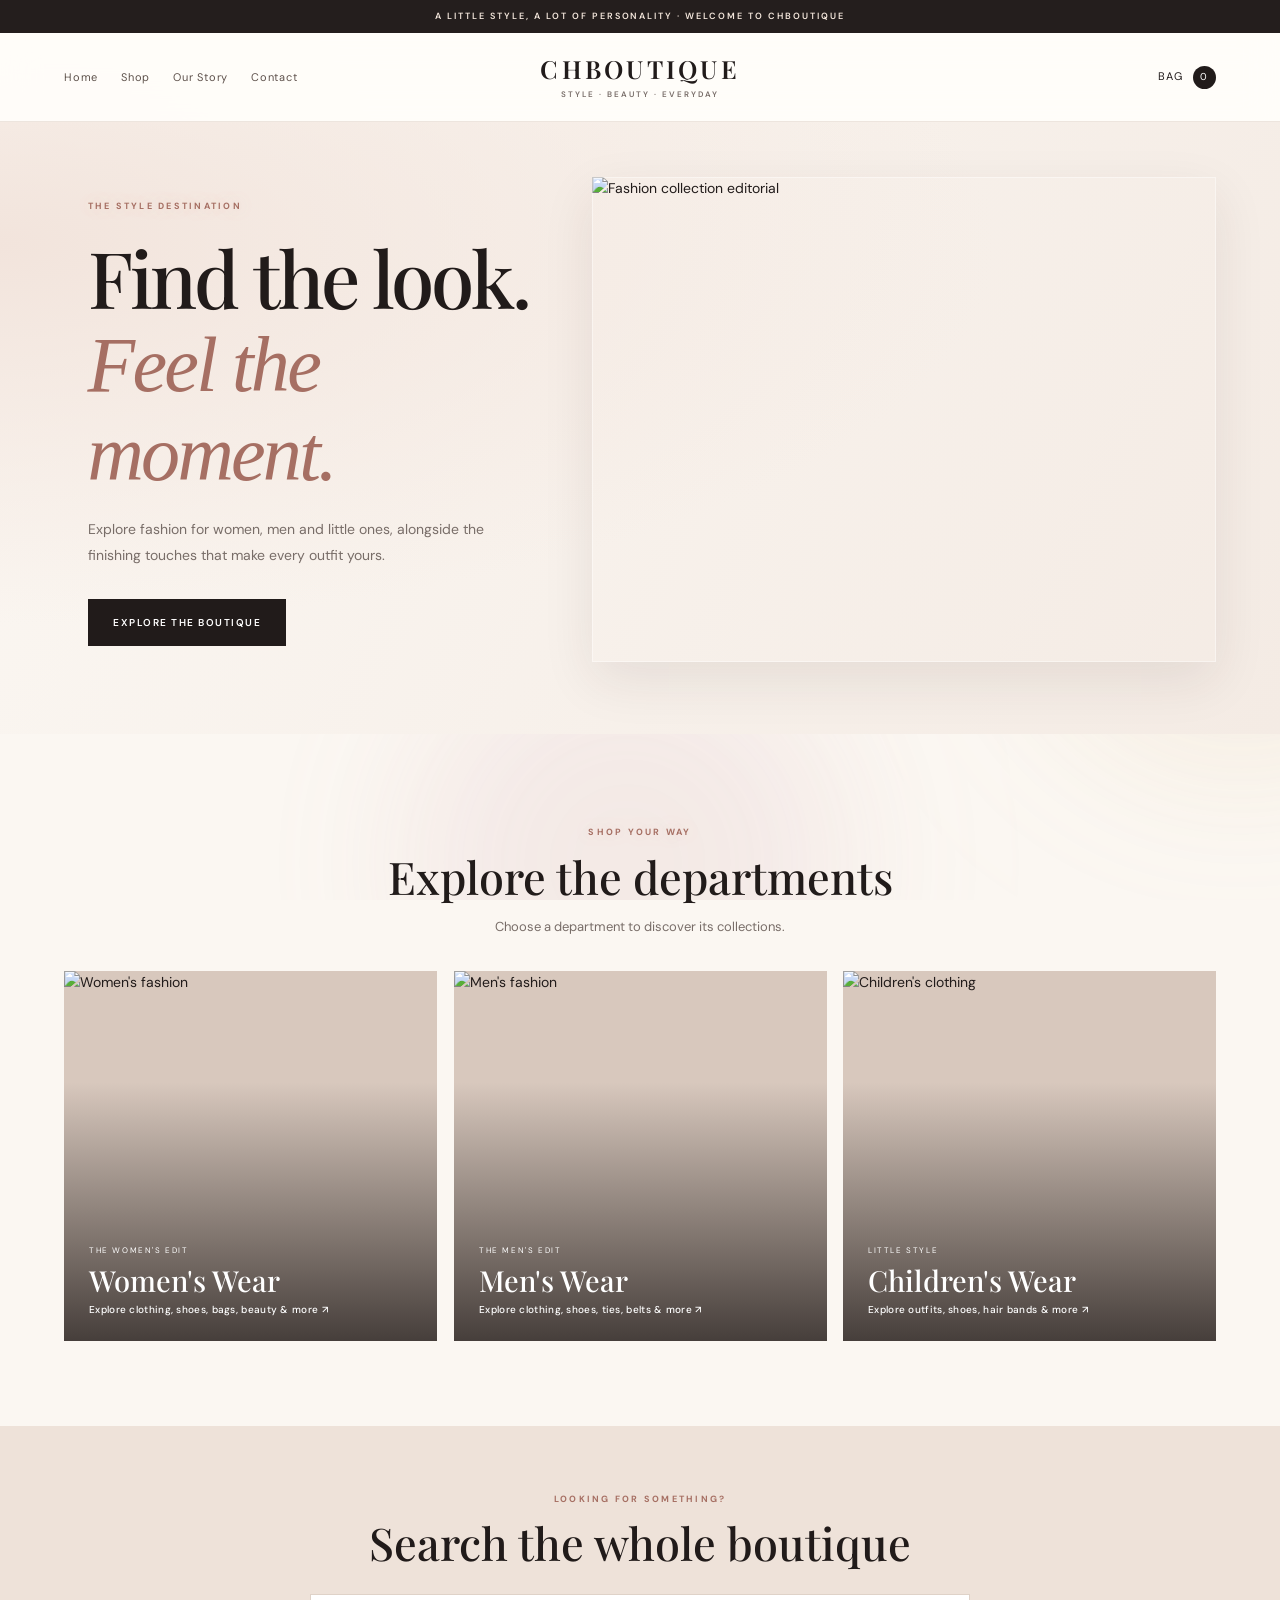
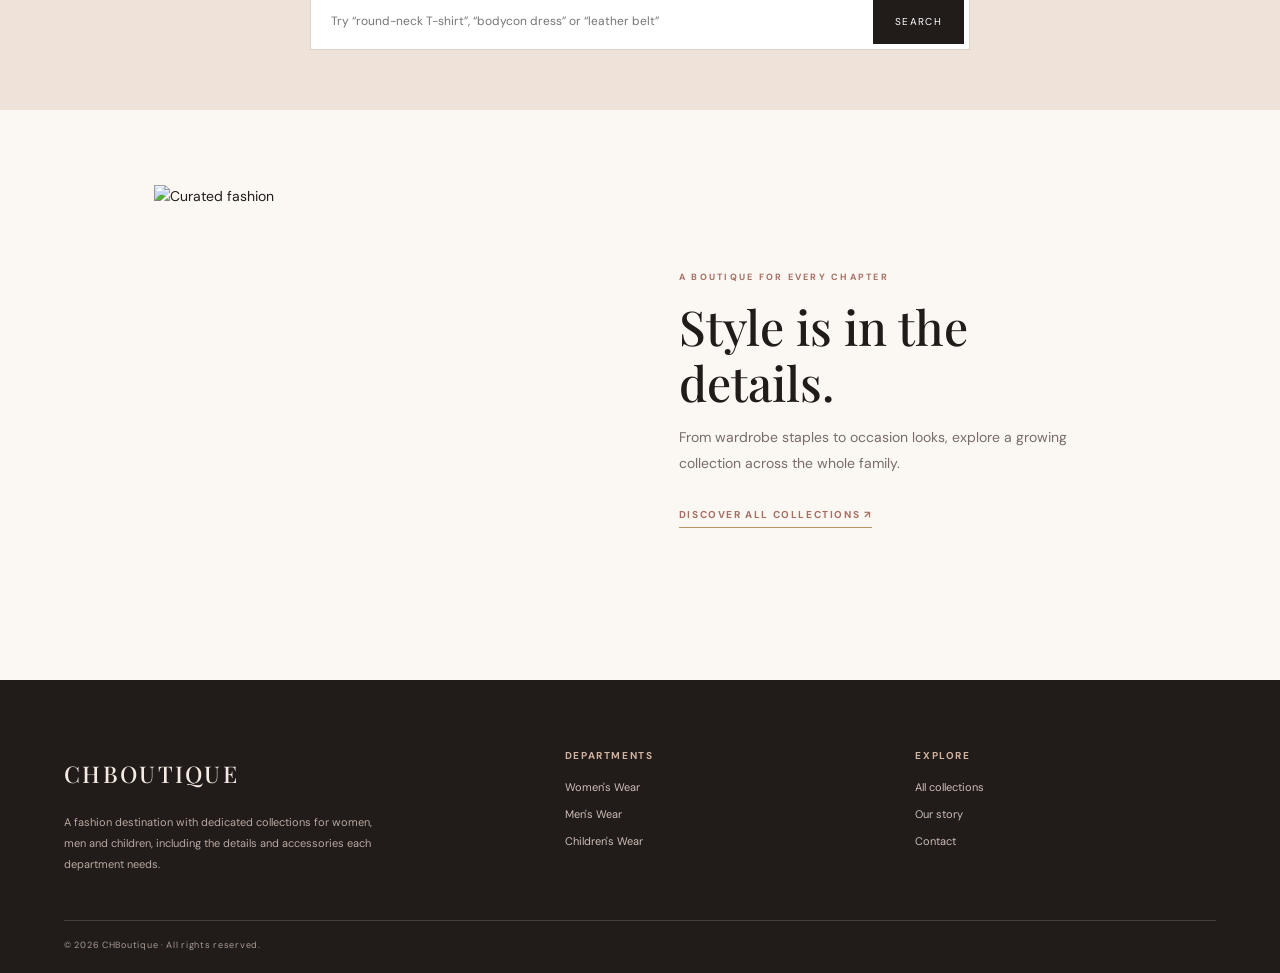
==== commit b1cf7fcc: "Organize audience-only departments and improve product options and bag feedback" ====
--- a/index.html
+++ b/index.html
@@ -1,16 +1,13 @@
-<!doctype html><html lang="en"><head><meta charset="utf-8"><meta name="viewport" content="width=device-width,initial-scale=1"><title>CHBoutique | Fashion for Every Chapter</title><meta name="description" content="Explore women's wear, men's wear, children's fashion, shoes, bags and accessories at CHBoutique."><link rel="stylesheet" href="style.css"><link rel="stylesheet" href="glow.css"><script src="products.js"></script><script defer src="app.js"></script><script defer src="glow.js"></script></head><body>
+<!doctype html><html lang="en"><head><meta charset="utf-8"><meta name="viewport" content="width=device-width,initial-scale=1"><title>CHBoutique | Fashion for Every Chapter</title><meta name="description" content="Explore dedicated women’s, men’s and children’s collections, with shoes, bags, beauty and accessories inside each department."><link rel="stylesheet" href="style.css"><link rel="stylesheet" href="glow.css"><script src="products.js"></script><script defer src="app.js"></script><script defer src="glow.js"></script></head><body>
 <div class="topline">A LITTLE STYLE, A LOT OF PERSONALITY · WELCOME TO CHBOUTIQUE</div>
 <header class="header"><div class="navwrap"><nav class="navlinks"><a href="index.html">Home</a><a href="shop.html">Shop</a><a href="about-us.html">Our Story</a><a href="contact.html">Contact</a></nav><a class="brand" href="index.html">CHBOUTIQUE<small>STYLE · BEAUTY · EVERYDAY</small></a><div class="navright"><a class="cartlink" href="cart.html">Bag <span class="count" data-cart-count>0</span></a></div></div></header>
 <main>
 <section class="hero hero-new"><div class="hero-copy"><span class="eyebrow">THE STYLE DESTINATION</span><h1>Find the look.<br><em>Feel the moment.</em></h1><p>Explore fashion for women, men and little ones, alongside the finishing touches that make every outfit yours.</p><a class="btn" href="shop.html">EXPLORE THE BOUTIQUE</a></div><div class="hero-photo"><img src="https://images.unsplash.com/photo-1483985988355-763728e1935b?auto=format&fit=crop&w=1400&q=90" alt="Fashion collection editorial"></div></section>
 <section class="wrap department-section"><div class="section-title"><span class="eyebrow">SHOP YOUR WAY</span><h2>Explore the departments</h2><p>Choose a department to discover its collections.</p></div><div class="department-grid">
-<a class="department-card department-women" href="shop.html?department=Women%27s%20Wear"><img src="https://images.unsplash.com/photo-1539008835657-9e8e9680c956?auto=format&fit=crop&w=900&q=85" alt="Women's fashion"><span><small>THE WOMEN'S EDIT</small><strong>Women's Wear</strong><b>Explore dresses, tops & more ↗</b></span></a>
-<a class="department-card" href="shop.html?department=Men%27s%20Wear"><img src="https://images.unsplash.com/photo-1515886657613-9f3515b0c78f?auto=format&fit=crop&w=900&q=85" alt="Men's fashion"><span><small>THE MEN'S EDIT</small><strong>Men's Wear</strong><b>Explore shirts, trousers & more ↗</b></span></a>
-<a class="department-card" href="shop.html?department=Children%27s%20Wear"><img src="https://images.unsplash.com/photo-1519238263530-99bdd11df2ea?auto=format&fit=crop&w=900&q=85" alt="Children's clothing"><span><small>LITTLE STYLE</small><strong>Children's Wear</strong><b>Explore little looks ↗</b></span></a>
-<a class="department-card" href="shop.html?department=Jewellery"><img src="https://images.unsplash.com/photo-1611652022419-a9419f74343d?auto=format&fit=crop&w=900&q=85" alt="Jewellery"><span><small>THE FINISHING TOUCH</small><strong>Jewellery</strong><b>Discover the details ↗</b></span></a>
-<a class="department-card" href="shop.html?department=Bags"><img src="https://images.unsplash.com/photo-1584917865442-de89df76afd3?auto=format&fit=crop&w=900&q=85" alt="Handbags"><span><small>CARRY YOUR STYLE</small><strong>Bags</strong><b>Find your everyday bag ↗</b></span></a>
-<a class="department-card" href="shop.html?department=Shoes"><img src="https://images.unsplash.com/photo-1543163521-1bf539c55dd2?auto=format&fit=crop&w=900&q=85" alt="Shoes"><span><small>STEP OUT</small><strong>Shoes</strong><b>Explore the shoe edit ↗</b></span></a>
+<a class="department-card department-women" href="shop.html?department=Women%27s%20Wear"><img src="https://images.unsplash.com/photo-1539008835657-9e8e9680c956?auto=format&fit=crop&w=900&q=85" alt="Women's fashion"><span><small>THE WOMEN'S EDIT</small><strong>Women's Wear</strong><b>Explore clothing, shoes, bags, beauty & more ↗</b></span></a>
+<a class="department-card" href="shop.html?department=Men%27s%20Wear"><img src="https://images.unsplash.com/photo-1515886657613-9f3515b0c78f?auto=format&fit=crop&w=900&q=85" alt="Men's fashion"><span><small>THE MEN'S EDIT</small><strong>Men's Wear</strong><b>Explore clothing, shoes, ties, belts & more ↗</b></span></a>
+<a class="department-card" href="shop.html?department=Children%27s%20Wear"><img src="https://images.unsplash.com/photo-1519238263530-99bdd11df2ea?auto=format&fit=crop&w=900&q=85" alt="Children's clothing"><span><small>LITTLE STYLE</small><strong>Children's Wear</strong><b>Explore outfits, shoes, hair bands & more ↗</b></span></a>
 </div></section>
 <section class="home-search"><span class="eyebrow">LOOKING FOR SOMETHING?</span><h2>Search the whole boutique</h2><form class="searchbar" action="shop.html"><input name="q" placeholder="Try “round-neck T-shirt”, “bodycon dress” or “leather belt”" aria-label="Search products"><button>SEARCH</button></form></section>
 <section class="feature feature-new"><img src="https://images.unsplash.com/photo-1483985988355-763728e1935b?auto=format&fit=crop&w=1100&q=85" alt="Curated fashion"><div><span class="eyebrow">A BOUTIQUE FOR EVERY CHAPTER</span><h2>Style is in the details.</h2><p>From wardrobe staples to occasion looks, explore a growing collection across the whole family.</p><a class="text-link" href="shop.html">DISCOVER ALL COLLECTIONS ↗</a></div></section>
-</main><footer class="footer"><div class="footgrid"><div><h3>CHBOUTIQUE</h3><p>A fashion destination for women, men, children, bags, shoes, jewellery and accessories.</p></div><div><h4>Departments</h4><a href="shop.html?department=Women%27s%20Wear">Women's Wear</a><a href="shop.html?department=Men%27s%20Wear">Men's Wear</a><a href="shop.html?department=Children%27s%20Wear">Children's Wear</a></div><div><h4>Explore</h4><a href="shop.html">All collections</a><a href="about-us.html">Our story</a><a href="contact.html">Contact</a></div></div><div class="copy">© 2026 CHBoutique · All rights reserved.</div></footer></body></html>+</main><footer class="footer"><div class="footgrid"><div><h3>CHBOUTIQUE</h3><p>A fashion destination with dedicated collections for women, men and children, including the details and accessories each department needs.</p></div><div><h4>Departments</h4><a href="shop.html?department=Women%27s%20Wear">Women's Wear</a><a href="shop.html?department=Men%27s%20Wear">Men's Wear</a><a href="shop.html?department=Children%27s%20Wear">Children's Wear</a></div><div><h4>Explore</h4><a href="shop.html">All collections</a><a href="about-us.html">Our story</a><a href="contact.html">Contact</a></div></div><div class="copy">© 2026 CHBoutique · All rights reserved.</div></footer></body></html>
--- a/style.css
+++ b/style.css
@@ -1,3 +1,4 @@
+@import url('https://fonts.googleapis.com/css2?family=DM+Sans:wght@400;500;600;700&family=Playfair+Display:ital,wght@0,500;0,600;0,700;1,500;1,600&display=swap');
 
 /* Shopping bag, add-to-bag confirmation and checkout */
 .added-overlay{position:fixed;inset:0;background:rgba(24,19,18,.58);z-index:1000;display:none;align-items:center;justify-content:center;padding:20px;backdrop-filter:blur(4px)}.added-overlay.show{display:flex;animation:fadeIn .2s ease}.added-dialog{position:relative;background:#fffaf6;max-width:440px;width:100%;padding:48px 34px 34px;text-align:center;box-shadow:0 22px 80px #0003;animation:popIn .25s ease}.added-close{position:absolute;right:14px;top:10px;border:0;background:none;font-size:28px;color:#51413d;cursor:pointer}.added-check{width:54px;height:54px;border-radius:50%;background:#e7eee6;color:#55745a;display:grid;place-items:center;font-size:27px;margin:0 auto 22px}.added-dialog h2{font:normal 38px var(--serif);margin:10px 0}.added-message{color:var(--muted);line-height:1.7}.added-actions{display:grid;gap:10px;margin-top:26px}.added-actions .btn{width:100%;text-align:center}.added-actions button{cursor:pointer}.cart-hero{background:#f5eee8;padding:60px 5% 48px}.cart-hero h1{font:normal clamp(38px,5vw,56px) var(--serif);margin:9px}.cart-layout{display:grid;grid-template-columns:minmax(0,1fr) 330px;gap:34px;padding-top:42px;padding-bottom:50px;align-items:start}.cart-step{display:flex;align-items:center;gap:13px;padding-bottom:20px;border-bottom:1px solid #e7ded8;margin-bottom:10px}.cart-step>span{width:34px;height:34px;border:1px solid #b99b91;border-radius:50%;display:grid;place-items:center;font-size:11px}.cart-step strong,.cart-step small{display:block}.cart-step small{font-size:11px;color:var(--muted);margin-top:3px}.cartrow{display:grid;grid-template-columns:104px minmax(0,1fr) auto auto;gap:17px;align-items:center;padding:18px 0;border-bottom:1px solid #eee6e1}.cartrow img{width:104px;height:124px;object-fit:cover}.cart-product-copy h3{font:normal 20px var(--serif);margin:5px 0}.cart-product-copy small{color:var(--muted)}.qty{display:flex;align-items:center;gap:10px;font-size:13px}.qty button{width:28px;height:28px;border:1px solid #ddd1c9;background:#fff;cursor:pointer}.remove-link{border:0;background:none;text-decoration:underline;color:#7a625c;font-size:11px;cursor:pointer}.cart-summary{background:#f7f2ee;padding:25px;position:sticky;top:20px}.summary-line{display:flex;justify-content:space-between;gap:15px;margin:12px 0;font-size:13px}.summary-line strong{font-weight:600}.summary-note,.muted{font-size:11px;line-height:1.6;color:var(--muted)}.checkout-jump{display:block;text-align:center;width:100%;margin:20px 0 13px}.continue-link{display:block;text-align:center;font-size:11px;color:#765c55}.checkout-panel{padding:36px 0 70px;border-top:1px solid #eee5df;max-width:850px}.checkout-intro{text-align:center;max-width:570px;margin:0 auto 30px}.checkout-intro h2{font:normal 38px var(--serif);margin:8px}.checkout-intro p{color:var(--muted);font-size:13px;line-height:1.7}.checkout-form{background:#fbf8f5;border:1px solid #eee4de;padding:28px}.checkout-fields{display:grid;grid-template-columns:1fr 1fr;gap:17px}.checkout-fields label,.notes-field{display:grid;gap:8px;font-size:12px;font-weight:600}.checkout-fields input,.notes-field textarea{width:100%;padding:13px;border:1px solid #dfd4cd;background:#fff;font:inherit;font-weight:400;min-width:0}.full-field{grid-column:1/-1}.payment-choice{margin:28px 0}.payment-choice h3{font:normal 23px var(--serif);margin:0 0 4px}.payment-option{display:flex;align-items:center;gap:13px;padding:13px 14px;background:white;border:1px solid #e8ded8;margin-top:8px;cursor:pointer}.payment-option:has(input:checked){border-color:#87645c;background:#fcf5f0}.payment-option input{accent-color:#79554e}.payment-option span{flex:1}.payment-option strong,.payment-option small{display:block}.payment-option strong{font-size:12px}.payment-option small{font-size:10px;color:var(--muted);margin-top:3px}.payment-option>b{font-size:10px;color:#80675e}.notes-field textarea{resize:vertical}.checkout-submit{width:100%;margin-top:20px}.secure-note,.checkout-hint{font-size:10px;color:#816f68;line-height:1.6}.checkout-result{margin-top:20px;padding:22px;background:#f1f5ef;border:1px solid #dce6d8}.checkout-result h3{font:normal 24px var(--serif);margin:0 0 8px}.checkout-result p{font-size:12px;line-height:1.6}.checkout-result pre{white-space:pre-wrap;overflow-wrap:anywhere;background:white;padding:14px;font:12px/1.6 monospace}.checkout-result .btn{margin-top:8px}
@@ -7,7 +8,6 @@
 
 
 /* CHBOUTIQUE — editorial boutique design system */
-@import url('https://fonts.googleapis.com/css2?family=DM+Sans:wght@400;500;600;700&family=Playfair+Display:ital,wght@0,500;0,600;0,700;1,500;1,600&display=swap');
 :root{--ink:#211b1a;--muted:#786d68;--cream:#fbf7f2;--paper:#fffdfa;--rose:#eadbd2;--rose-deep:#a66f63;--gold:#bd9562;--line:#e9dfd7;--serif:'Playfair Display',Georgia,serif;--sans:'DM Sans',Arial,sans-serif;--shadow:0 18px 50px rgba(57,38,30,.09)}
 *{box-sizing:border-box}html{scroll-behavior:smooth}body{margin:0;background:var(--cream);color:var(--ink);font-family:var(--sans);font-size:14px;line-height:1.65;overflow-x:hidden}img{display:block;max-width:100%}a{color:inherit;text-decoration:none}button,input,textarea{font:inherit}button,a{-webkit-tap-highlight-color:transparent}::selection{background:#d9b8a8;color:#211b1a}
 .topline{padding:9px 15px;text-align:center;background:#241e1d;color:#f4e7dc;font-size:9px;letter-spacing:.22em;font-weight:600}
@@ -25,3 +25,8 @@
 @media(max-width:650px){.topline{font-size:8px;letter-spacing:.13em}.navwrap{padding:12px 5%;gap:8px}.brand{font-size:21px}.brand small{font-size:7px}.navlinks{gap:17px;overflow-x:auto;justify-content:flex-start;white-space:nowrap}.navlinks a{font-size:10px}.hero-new{display:flex;flex-direction:column-reverse;gap:28px;padding:22px 5% 42px}.hero-photo{height:330px;width:100%}.hero-copy{padding:0 3%;width:100%}.hero-copy h1{font-size:49px;margin:12px 0}.hero-copy p{font-size:12px}.department-section{padding-top:55px;padding-bottom:55px}.department-grid{grid-template-columns:repeat(2,minmax(0,1fr));gap:10px}.department-card{height:255px}.department-card span{left:14px;bottom:14px}.department-card strong{font-size:21px}.department-card b{font-size:9px}.department-card small{font-size:7px}.home-search{padding:45px 5%}.searchbar{gap:4px}.searchbar input{padding:10px 8px;font-size:10px}.searchbar button{padding:0 12px;font-size:9px}.feature-new{display:flex;flex-direction:column;gap:24px;margin:45px auto}.feature-new img{height:290px}.pagehero{padding:52px 6% 42px}.pagehero h1{font-size:43px}.shop-content{padding-top:25px;padding-bottom:60px}.filter-heading{align-items:start;flex-direction:column;gap:0}.filter-heading h2{font-size:31px}.filters{gap:6px}.filters button{padding:8px 10px;font-size:9px}.products{grid-template-columns:repeat(2,minmax(0,1fr));gap:16px 10px}.product>img{height:230px}.product-info{padding:12px 11px 13px}.product-info h3{font-size:16px}.product-info p{font-size:9px;min-height:44px}.product .btn{font-size:8px;letter-spacing:.1em}.footgrid{grid-template-columns:1fr 1fr;gap:20px}.footgrid>div:first-child{grid-column:1/-1}.contactgrid{grid-template-columns:1fr;gap:20px;margin:35px auto}.content{margin:35px auto}.cart-hero{padding:40px 5%}.cart-layout{padding-top:25px}}
 @media(max-width:380px){.department-card{height:220px}.department-card strong{font-size:18px}.products{gap:13px 8px}.product>img{height:195px}.product-info h3{font-size:14px}.brand{font-size:18px}.navlinks{gap:12px}}
 @media(prefers-reduced-motion:reduce){*,*::before,*::after{scroll-behavior:auto!important;animation-duration:.01ms!important;animation-iteration-count:1!important;transition-duration:.01ms!important}}
+
+/* Product colour choices and unmistakable add-to-bag confirmation */
+.colour-picker{margin:12px 0 13px;padding:10px 0;border-top:1px solid var(--line);border-bottom:1px solid var(--line)}.colour-picker>span{display:block;font-size:8px;letter-spacing:.16em;font-weight:700;color:var(--muted);margin-bottom:8px}.colour-options{display:flex;flex-wrap:wrap;gap:6px}.colour-chip{border:1px solid #d9ccc3;background:#fffdfa;color:#5b4d46;padding:5px 8px;font-size:9px;cursor:pointer;transition:all .2s}.colour-chip.selected{background:#2b2220;color:#fff;border-color:#2b2220;box-shadow:0 0 0 2px #d9b8a8}.colour-chip:focus-visible{outline:2px solid var(--gold);outline-offset:2px}.added-overlay{position:fixed;inset:0;z-index:9999;display:none;align-items:center;justify-content:center;padding:20px;background:rgba(28,20,18,.68);backdrop-filter:blur(8px)}.added-overlay.show{display:flex;animation:addedFade .2s ease-out}.added-dialog{position:relative;width:min(470px,100%);padding:38px 30px 30px;background:linear-gradient(145deg,#fffdfa,#f4e9e1);border:1px solid #dfcabc;box-shadow:0 24px 90px #160d0b66;text-align:center}.added-close{position:absolute;top:12px;right:14px;border:0;background:transparent;font-size:27px;color:#786d68;cursor:pointer}.added-check{width:54px;height:54px;display:grid;place-items:center;margin:0 auto 17px;border-radius:50%;background:#263d31;color:#fff;font-size:25px;box-shadow:0 0 0 7px #263d3118}.added-dialog h2{font:500 36px/1.15 var(--serif);margin:12px 0}.added-dialog .added-message{color:#695c55;font-size:13px;line-height:1.8;margin:0 auto 24px;max-width:340px}.added-actions{display:flex;justify-content:center;flex-wrap:wrap;gap:10px}.added-actions .btn{min-width:160px}.cart-colour{display:block;color:var(--rose-deep);font-weight:600;margin:4px 0}
+@keyframes addedFade{from{opacity:0}to{opacity:1}}
+@media(max-width:520px){.added-dialog{padding:34px 20px 24px}.added-dialog h2{font-size:31px}.added-actions{flex-direction:column}.added-actions .btn{width:100%}.colour-chip{font-size:8px;padding:5px 6px}}
--- a/glow.css
+++ b/glow.css
@@ -1,3 +1,3 @@
 
 /* CHBoutique soft ambient glow and interactive highlights */
-.site-glow{position:fixed;inset:0;z-index:-1;pointer-events:none;overflow:hidden;opacity:.7}.site-glow span{position:absolute;width:34vw;height:34vw;min-width:220px;min-height:220px;border-radius:50%;filter:blur(75px);opacity:.18;mix-blend-mode:multiply;animation:glowDrift 18s ease-in-out infinite alternate}.site-glow span:nth-child(1){top:8%;left:-12%;background:#d8a58d}.site-glow span:nth-child(2){top:38%;right:-14%;background:#d6b77f;animation-delay:-6s}.site-glow span:nth-child(3){bottom:-20%;left:32%;background:#c58e9a;animation-delay:-11s}@keyframes glowDrift{to{transform:translate3d(5vw,-3vh,0) scale(1.16)}}.glow-ready .hero-copy .eyebrow,.glow-ready .section-title .eyebrow{ text-shadow:0 0 18px #c9987b55}.product,.department-card,.btn{will-change:transform}.reveal-ready .department-card,.reveal-ready .product,.reveal-ready .feature-new{animation:softRise .55s both}@keyframes softRise{from{opacity:.55;transform:translateY(12px)}to{opacity:1;transform:translateY(0)}}@media(prefers-reduced-motion:reduce){.site-glow span{animation:none}.reveal-ready .department-card,.reveal-ready .product,.reveal-ready .feature-new{animation:none}}
+body>*:not(.site-glow){position:relative;z-index:1}.header{position:sticky!important;top:0;z-index:50}.added-overlay{position:fixed!important;z-index:9999!important}.site-glow{position:fixed;inset:0;z-index:0;pointer-events:none;overflow:hidden;opacity:.7}.site-glow span{position:absolute;width:34vw;height:34vw;min-width:220px;min-height:220px;border-radius:50%;filter:blur(75px);opacity:.18;mix-blend-mode:multiply;animation:glowDrift 18s ease-in-out infinite alternate}.site-glow span:nth-child(1){top:8%;left:-12%;background:#d8a58d}.site-glow span:nth-child(2){top:38%;right:-14%;background:#d6b77f;animation-delay:-6s}.site-glow span:nth-child(3){bottom:-20%;left:32%;background:#c58e9a;animation-delay:-11s}@keyframes glowDrift{to{transform:translate3d(5vw,-3vh,0) scale(1.16)}}.glow-ready .hero-copy .eyebrow,.glow-ready .section-title .eyebrow{ text-shadow:0 0 18px #c9987b55}.product,.department-card,.btn{will-change:transform}.reveal-ready .department-card,.reveal-ready .product,.reveal-ready .feature-new{animation:softRise .55s both}@keyframes softRise{from{opacity:.55;transform:translateY(12px)}to{opacity:1;transform:translateY(0)}}@media(prefers-reduced-motion:reduce){.site-glow span{animation:none}.reveal-ready .department-card,.reveal-ready .product,.reveal-ready .feature-new{animation:none}}
